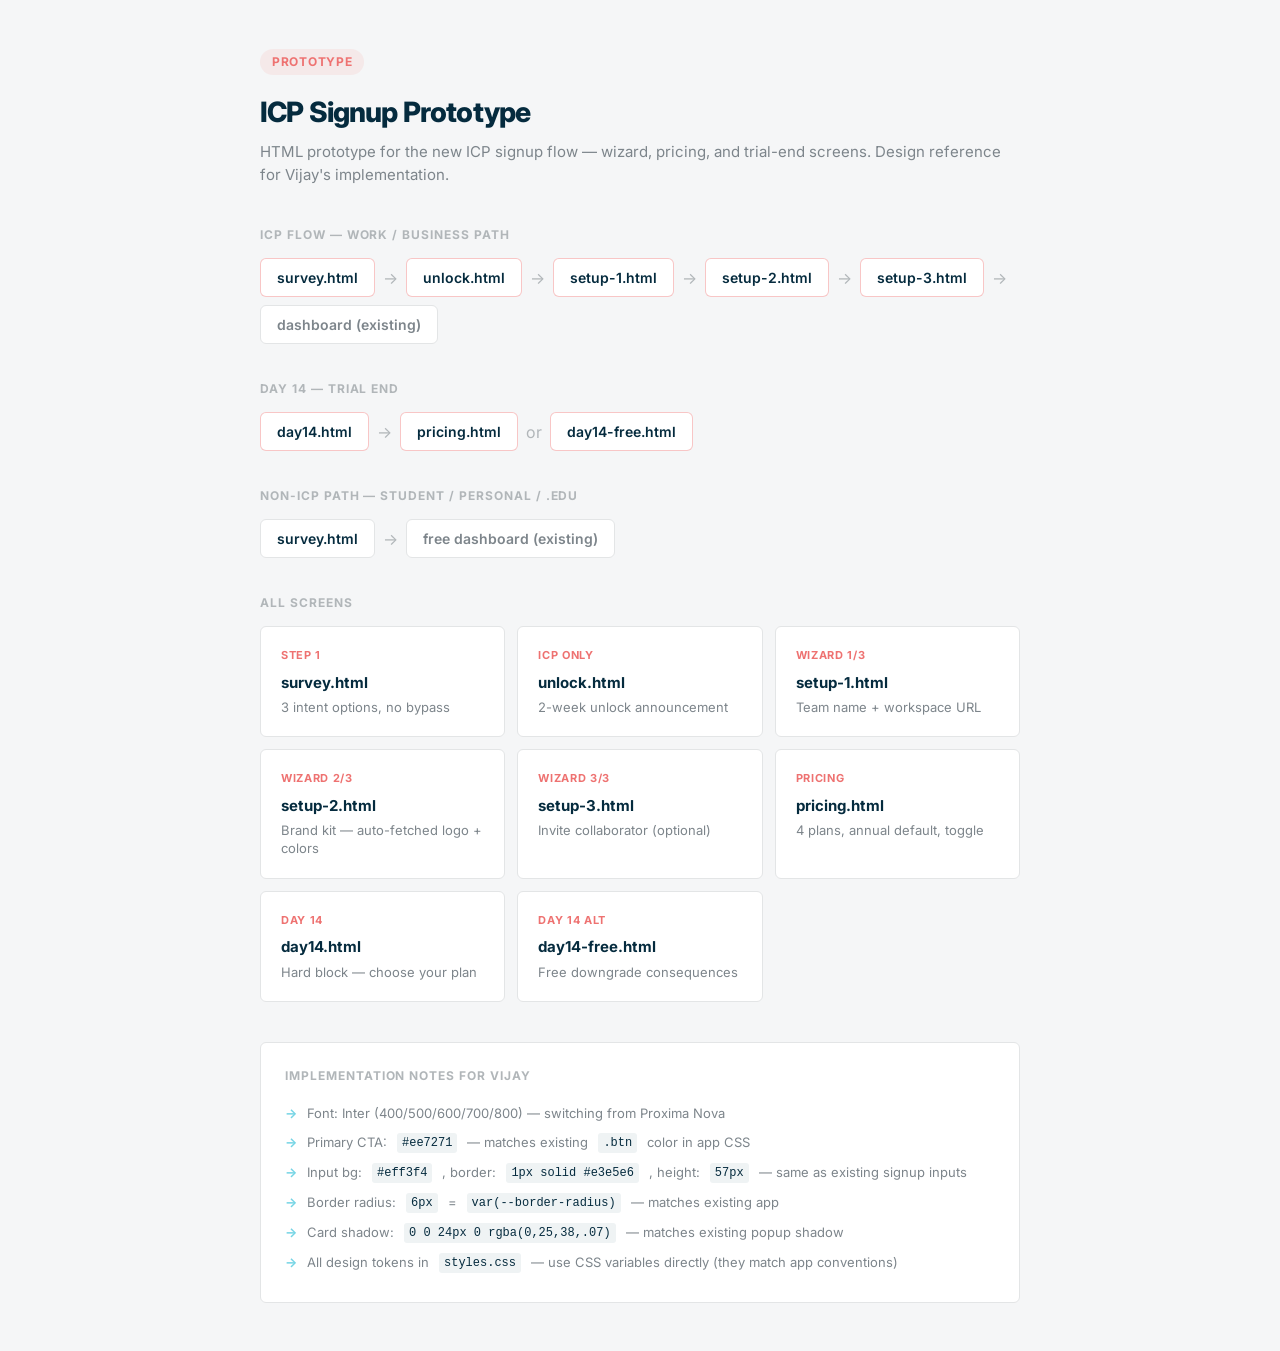
==== index.html @ 578464ec "Initial prototype: ICP signup flow, wizard, pricing, trial-end screens 9 screens built with plain HT" ====
<!DOCTYPE html>
<html lang="en">
<head>
  <meta charset="UTF-8">
  <meta name="viewport" content="width=device-width, initial-scale=1.0">
  <title>Xtensio ICP Signup — Prototype Index</title>
  <link rel="preconnect" href="https://fonts.googleapis.com">
  <link rel="preconnect" href="https://fonts.gstatic.com" crossorigin>
  <link href="https://fonts.googleapis.com/css2?family=Inter:wght@400;500;600;700;800&display=swap" rel="stylesheet">
  <link rel="stylesheet" href="styles.css">
  <style>
    body { background: #f5f6f7; }
    .index-wrap { max-width: 800px; margin: 0 auto; padding: 48px 20px; }
    .index-header { margin-bottom: 40px; }
    .proto-badge { display: inline-flex; align-items: center; gap: 6px; background: rgba(238,114,113,0.1); color: var(--color-primary); font-size: 12px; font-weight: 700; padding: 4px 12px; border-radius: 20px; text-transform: uppercase; letter-spacing: 0.06em; margin-bottom: 16px; }
    h1 { font-size: 28px; font-weight: 800; color: var(--color-navy); letter-spacing: -0.03em; margin-bottom: 8px; }
    .index-desc { font-size: 15px; color: var(--color-text-muted); }
    .flow-section { margin-bottom: 36px; }
    .flow-title { font-size: 12px; font-weight: 700; text-transform: uppercase; letter-spacing: 0.08em; color: var(--color-text-faint); margin-bottom: 14px; }
    .flow-pills { display: flex; flex-wrap: wrap; align-items: center; gap: 8px; }
    .flow-pill { background: #fff; border: 1px solid var(--color-border); border-radius: var(--border-radius); padding: 8px 16px; font-size: 14px; font-weight: 600; color: var(--color-navy); text-decoration: none; transition: border-color 0.15s, box-shadow 0.15s; }
    .flow-pill:hover { border-color: var(--color-primary); box-shadow: 0 0 0 1px var(--color-primary); color: var(--color-primary); }
    .flow-pill.icp { border-color: rgba(238,114,113,0.4); }
    .flow-arrow { color: var(--color-text-faint); font-size: 16px; }
    .screen-grid { display: grid; grid-template-columns: 1fr 1fr; gap: 12px; }
    @media (min-width: 640px) { .screen-grid { grid-template-columns: repeat(3, 1fr); } }
    .screen-card { background: #fff; border: 1px solid var(--color-border); border-radius: var(--border-radius); padding: 20px; text-decoration: none; transition: border-color 0.15s; display: block; }
    .screen-card:hover { border-color: var(--color-primary); }
    .screen-step { font-size: 11px; font-weight: 700; text-transform: uppercase; letter-spacing: 0.06em; color: var(--color-text-faint); margin-bottom: 8px; }
    .screen-step.icp { color: var(--color-primary); }
    .screen-name { font-size: 15px; font-weight: 700; color: var(--color-navy); margin-bottom: 4px; }
    .screen-desc { font-size: 13px; color: var(--color-text-muted); line-height: 1.4; }
    .note-box { background: #fff; border: 1px solid var(--color-border); border-radius: var(--border-radius); padding: 24px; margin-top: 40px; }
    .note-title { font-size: 12px; font-weight: 700; text-transform: uppercase; letter-spacing: 0.08em; color: var(--color-text-faint); margin-bottom: 14px; }
    .note-list { list-style: none; }
    .note-list li { font-size: 13px; color: var(--color-text-muted); padding: 5px 0; display: flex; gap: 10px; }
    .note-list .arrow { color: var(--color-teal); font-weight: 700; flex-shrink: 0; }
    code { background: var(--color-input-bg); font-family: monospace; font-size: 12px; padding: 1px 5px; border-radius: 3px; color: var(--color-navy); }
  </style>
</head>
<body>
<div class="index-wrap">

  <div class="index-header">
    <div class="proto-badge">Prototype</div>
    <h1>ICP Signup Prototype</h1>
    <p class="index-desc">HTML prototype for the new ICP signup flow — wizard, pricing, and trial-end screens. Design reference for Vijay's implementation.</p>
  </div>

  <!-- ICP Flow -->
  <div class="flow-section">
    <p class="flow-title">ICP Flow — Work / Business path</p>
    <div class="flow-pills">
      <a href="survey.html" class="flow-pill icp">survey.html</a>
      <span class="flow-arrow">→</span>
      <a href="unlock.html" class="flow-pill icp">unlock.html</a>
      <span class="flow-arrow">→</span>
      <a href="setup-1.html" class="flow-pill icp">setup-1.html</a>
      <span class="flow-arrow">→</span>
      <a href="setup-2.html" class="flow-pill icp">setup-2.html</a>
      <span class="flow-arrow">→</span>
      <a href="setup-3.html" class="flow-pill icp">setup-3.html</a>
      <span class="flow-arrow">→</span>
      <span class="flow-pill" style="color:var(--color-text-muted);cursor:default;">dashboard (existing)</span>
    </div>
  </div>

  <!-- Day 14 Flow -->
  <div class="flow-section">
    <p class="flow-title">Day 14 — Trial end</p>
    <div class="flow-pills">
      <a href="day14.html" class="flow-pill icp">day14.html</a>
      <span class="flow-arrow">→</span>
      <a href="pricing.html" class="flow-pill icp">pricing.html</a>
      <span class="flow-arrow">or</span>
      <a href="day14-free.html" class="flow-pill icp">day14-free.html</a>
    </div>
  </div>

  <!-- Non-ICP -->
  <div class="flow-section">
    <p class="flow-title">Non-ICP path — Student / Personal / .edu</p>
    <div class="flow-pills">
      <a href="survey.html" class="flow-pill">survey.html</a>
      <span class="flow-arrow">→</span>
      <span class="flow-pill" style="color:var(--color-text-muted);cursor:default;">free dashboard (existing)</span>
    </div>
  </div>

  <!-- All screens -->
  <p class="flow-title">All screens</p>
  <div class="screen-grid" style="margin-bottom: 0;">
    <a href="survey.html" class="screen-card">
      <div class="screen-step icp">Step 1</div>
      <div class="screen-name">survey.html</div>
      <div class="screen-desc">3 intent options, no bypass</div>
    </a>
    <a href="unlock.html" class="screen-card">
      <div class="screen-step icp">ICP only</div>
      <div class="screen-name">unlock.html</div>
      <div class="screen-desc">2-week unlock announcement</div>
    </a>
    <a href="setup-1.html" class="screen-card">
      <div class="screen-step icp">Wizard 1/3</div>
      <div class="screen-name">setup-1.html</div>
      <div class="screen-desc">Team name + workspace URL</div>
    </a>
    <a href="setup-2.html" class="screen-card">
      <div class="screen-step icp">Wizard 2/3</div>
      <div class="screen-name">setup-2.html</div>
      <div class="screen-desc">Brand kit — auto-fetched logo + colors</div>
    </a>
    <a href="setup-3.html" class="screen-card">
      <div class="screen-step icp">Wizard 3/3</div>
      <div class="screen-name">setup-3.html</div>
      <div class="screen-desc">Invite collaborator (optional)</div>
    </a>
    <a href="pricing.html" class="screen-card">
      <div class="screen-step icp">Pricing</div>
      <div class="screen-name">pricing.html</div>
      <div class="screen-desc">4 plans, annual default, toggle</div>
    </a>
    <a href="day14.html" class="screen-card">
      <div class="screen-step icp">Day 14</div>
      <div class="screen-name">day14.html</div>
      <div class="screen-desc">Hard block — choose your plan</div>
    </a>
    <a href="day14-free.html" class="screen-card">
      <div class="screen-step icp">Day 14 alt</div>
      <div class="screen-name">day14-free.html</div>
      <div class="screen-desc">Free downgrade consequences</div>
    </a>
  </div>

  <div class="note-box">
    <p class="note-title">Implementation notes for Vijay</p>
    <ul class="note-list">
      <li><span class="arrow">→</span> Font: Inter (400/500/600/700/800) — switching from Proxima Nova</li>
      <li><span class="arrow">→</span> Primary CTA: <code>#ee7271</code> — matches existing <code>.btn</code> color in app CSS</li>
      <li><span class="arrow">→</span> Input bg: <code>#eff3f4</code>, border: <code>1px solid #e3e5e6</code>, height: <code>57px</code> — same as existing signup inputs</li>
      <li><span class="arrow">→</span> Border radius: <code>6px</code> = <code>var(--border-radius)</code> — matches existing app</li>
      <li><span class="arrow">→</span> Card shadow: <code>0 0 24px 0 rgba(0,25,38,.07)</code> — matches existing popup shadow</li>
      <li><span class="arrow">→</span> All design tokens in <code>styles.css</code> — use CSS variables directly (they match app conventions)</li>
    </ul>
  </div>

</div>
</body>
</html>
---- styles.css ----
/*
 * Xtensio ICP Signup Prototype — Shared Styles
 *
 * Design tokens sourced from app.xtensio.com/Content/styles/signin.css
 * Variables match the existing app's CSS variable conventions.
 *
 * FONT NOTE: Switching from Proxima Nova → Inter across the app.
 *            These prototype screens use Inter exclusively.
 *
 * COLOR NOTES:
 *   --color-primary: #ee7271  ← existing .btn color from app CSS
 *   --color-navy: #052b3e     ← existing body/popup color from app CSS
 *   --color-input-bg: #eff3f4 ← existing input background from app CSS
 *   --border-radius: 6px      ← var(--border-radius) from app CSS
 *   --shadow-card: 0 0 24px 0 rgba(0,25,38,.07) ← existing popup shadow
 */

/* ── Tokens ─────────────────────────────────────────────────────────────────── */
:root {
  --font: 'Inter', -apple-system, BlinkMacSystemFont, 'Segoe UI', sans-serif;

  --color-primary:       #ee7271;
  --color-primary-hover: #e95f5e;
  --color-navy:          #052b3e;
  --color-blue:          #4c7ba0;
  --color-blue-light:    #7cd0f3;
  --color-teal:          #76d5e5;
  --color-success:       #00bd9c;
  --color-warning:       #f59e0b;

  --color-bg:            #ffffff;
  --color-surface:       #ffffff;
  --color-input-bg:      #eff3f4;
  --color-border:        #e3e5e6;
  --color-border-strong: #b1b6b9;
  --color-text-muted:    #7d858b;
  --color-text-faint:    #b1b6b9;

  --border-radius: 6px;
  --shadow-card: 0 0 24px 0 rgba(0, 25, 38, 0.07);
  --shadow-sm: 0 1px 3px rgba(0, 0, 0, 0.06);
}

/* ── Reset ───────────────────────────────────────────────────────────────────── */
*, *::before, *::after { box-sizing: border-box; margin: 0; padding: 0; }

html {
  -webkit-font-smoothing: antialiased;
  -moz-osx-font-smoothing: grayscale;
}

body {
  font-family: var(--font);
  color: var(--color-navy);
  background: var(--color-bg);
  font-size: 16px;
  line-height: 1.5;
}

/* ── Layout ──────────────────────────────────────────────────────────────────── */
.page {
  min-height: 100vh;
  display: flex;
  flex-direction: column;
  align-items: center;
  padding: 48px 16px 64px;
}

.page--wide { padding: 40px 20px 64px; }

.card {
  background: var(--color-surface);
  box-shadow: var(--shadow-card);
  border-radius: var(--border-radius);
  width: 100%;
  max-width: 480px;
  padding: 48px 44px;
}

@media (max-width: 540px) {
  .card { padding: 36px 24px; }
}

/* ── Logo ────────────────────────────────────────────────────────────────────── */
.logo-wrap {
  text-align: center;
  margin-bottom: 32px;
}

.logo {
  height: 36px;
  width: auto;
}

/* ── Typography ──────────────────────────────────────────────────────────────── */
.heading {
  font-size: 26px;
  font-weight: 700;
  color: var(--color-navy);
  text-align: center;
  letter-spacing: -0.02em;
  margin-bottom: 8px;
  line-height: 1.25;
}

.subheading {
  font-size: 15px;
  color: var(--color-text-muted);
  text-align: center;
  margin-bottom: 28px;
  line-height: 1.6;
}

/* ── Form elements ───────────────────────────────────────────────────────────── */
.form-group { margin-bottom: 14px; }

.form-label {
  display: block;
  font-size: 14px;
  color: var(--color-text-muted);
  margin-bottom: 8px;
  font-weight: 500;
}

.form-input {
  width: 100%;
  height: 57px;
  background: var(--color-input-bg);
  border: 1px solid var(--color-border);
  border-radius: var(--border-radius);
  padding: 0 16px;
  font-size: 16px;
  font-family: var(--font);
  color: var(--color-navy);
  transition: border-color 0.15s;
}

.form-input:focus {
  outline: none;
  border-color: var(--color-blue);
  background: #fff;
}

.form-input::placeholder { color: var(--color-text-faint); }

.form-input.prefilled {
  border-color: var(--color-success);
  background: rgba(0, 189, 156, 0.04);
}

/* URL input group (slug + suffix) */
.input-group {
  display: flex;
  align-items: center;
  border: 1px solid var(--color-border);
  border-radius: var(--border-radius);
  background: var(--color-input-bg);
  overflow: hidden;
  height: 57px;
  transition: border-color 0.15s;
}

.input-group:focus-within {
  border-color: var(--color-blue);
  background: #fff;
}

.input-group input {
  flex: 1;
  height: 100%;
  border: none;
  background: transparent;
  padding: 0 12px;
  font-size: 16px;
  font-family: var(--font);
  color: var(--color-navy);
  min-width: 0;
}

.input-group input:focus { outline: none; }

.input-group-suffix {
  font-size: 14px;
  color: var(--color-text-muted);
  padding: 0 14px;
  border-left: 1px solid var(--color-border);
  height: 100%;
  display: flex;
  align-items: center;
  white-space: nowrap;
  background: var(--color-input-bg);
}

/* ── Buttons ─────────────────────────────────────────────────────────────────── */
.btn {
  display: flex;
  align-items: center;
  justify-content: center;
  gap: 8px;
  width: 100%;
  height: 52px;
  background: var(--color-primary);
  color: #fff;
  border: none;
  border-radius: var(--border-radius);
  font-size: 16px;
  font-family: var(--font);
  font-weight: 600;
  cursor: pointer;
  text-decoration: none;
  transition: background 0.15s, opacity 0.15s;
  letter-spacing: -0.01em;
}

.btn:hover { background: var(--color-primary-hover); }

.btn:disabled,
.btn[disabled] {
  opacity: 0.45;
  cursor: not-allowed;
  pointer-events: none;
}

.btn-secondary {
  background: transparent;
  color: var(--color-blue);
  border: 1px solid var(--color-border);
}

.btn-secondary:hover { background: var(--color-input-bg); }

.btn-google {
  background: var(--color-surface);
  color: var(--color-navy);
  border: 1px solid var(--color-border);
  font-weight: 500;
  box-shadow: var(--shadow-sm);
}

.btn-google:hover { background: var(--color-input-bg); }

.btn-outline {
  background: transparent;
  color: var(--color-primary);
  border: 1px solid var(--color-primary);
}

.btn-outline:hover { background: rgba(238, 114, 113, 0.06); }

/* ── Divider ─────────────────────────────────────────────────────────────────── */
.divider {
  display: flex;
  align-items: center;
  gap: 12px;
  margin: 20px 0;
  color: var(--color-text-faint);
  font-size: 13px;
}

.divider::before,
.divider::after {
  content: '';
  flex: 1;
  height: 1px;
  background: var(--color-border);
}

/* ── Progress steps ──────────────────────────────────────────────────────────── */
.progress-steps {
  display: flex;
  justify-content: center;
  gap: 6px;
  margin-bottom: 36px;
}

.step-dot {
  height: 8px;
  border-radius: 4px;
  background: var(--color-border);
  transition: all 0.2s;
}

.step-dot.done { width: 8px; background: var(--color-success); }
.step-dot.active { width: 28px; background: var(--color-primary); }
.step-dot.upcoming { width: 8px; background: var(--color-border); }

.progress-label {
  text-align: center;
  font-size: 12px;
  color: var(--color-text-muted);
  margin-bottom: 28px;
  margin-top: -24px;
  font-weight: 500;
  text-transform: uppercase;
  letter-spacing: 0.06em;
}

/* ── Survey options ──────────────────────────────────────────────────────────── */
.survey-options { margin-bottom: 28px; }

.survey-option {
  display: flex;
  align-items: flex-start;
  gap: 14px;
  padding: 16px 18px;
  border: 2px solid var(--color-border);
  border-radius: var(--border-radius);
  cursor: pointer;
  transition: border-color 0.15s, background 0.15s;
  margin-bottom: 10px;
  background: #fff;
  user-select: none;
}

.survey-option:last-child { margin-bottom: 0; }

.survey-option:hover { border-color: var(--color-blue-light); }

.survey-option.selected {
  border-color: var(--color-primary);
  background: rgba(238, 114, 113, 0.04);
}

.survey-radio {
  width: 20px;
  height: 20px;
  border: 2px solid var(--color-border-strong);
  border-radius: 50%;
  flex-shrink: 0;
  margin-top: 2px;
  position: relative;
  transition: border-color 0.15s;
}

.survey-option.selected .survey-radio { border-color: var(--color-primary); }

.survey-option.selected .survey-radio::after {
  content: '';
  position: absolute;
  width: 10px;
  height: 10px;
  background: var(--color-primary);
  border-radius: 50%;
  top: 50%;
  left: 50%;
  transform: translate(-50%, -50%);
}

.survey-option-label { flex: 1; }

.survey-option-title {
  font-weight: 600;
  font-size: 15px;
  color: var(--color-navy);
  margin-bottom: 3px;
}

.survey-option-desc {
  font-size: 13px;
  color: var(--color-text-muted);
  line-height: 1.5;
}

/* ── Feature list (unlock screen) ───────────────────────────────────────────── */
.feature-list {
  list-style: none;
  margin-bottom: 32px;
}

.feature-list li {
  display: flex;
  align-items: flex-start;
  gap: 12px;
  padding: 11px 0;
  border-bottom: 1px solid var(--color-border);
  font-size: 15px;
  color: var(--color-navy);
}

.feature-list li:first-child { padding-top: 0; }
.feature-list li:last-child { border-bottom: none; padding-bottom: 0; }

.feature-list .icon {
  color: var(--color-success);
  font-size: 15px;
  margin-top: 1px;
  flex-shrink: 0;
  font-weight: 700;
}

/* ── Education line ──────────────────────────────────────────────────────────── */
.edu-line {
  background: var(--color-input-bg);
  border-left: 3px solid var(--color-teal);
  padding: 12px 16px;
  font-size: 13px;
  color: var(--color-text-muted);
  border-radius: 0 var(--border-radius) var(--border-radius) 0;
  margin-bottom: 24px;
  line-height: 1.5;
}

/* ── Trial badge ─────────────────────────────────────────────────────────────── */
.trial-badge {
  display: inline-flex;
  align-items: center;
  gap: 6px;
  background: rgba(0, 189, 156, 0.1);
  color: var(--color-success);
  font-size: 13px;
  font-weight: 600;
  padding: 6px 14px;
  border-radius: 20px;
  margin-bottom: 20px;
}

.trial-badge .dot {
  width: 7px;
  height: 7px;
  background: var(--color-success);
  border-radius: 50%;
  animation: pulse 1.8s ease-in-out infinite;
}

@keyframes pulse {
  0%, 100% { opacity: 1; }
  50% { opacity: 0.4; }
}

/* ── Upload zone ─────────────────────────────────────────────────────────────── */
.upload-zone {
  border: 2px dashed var(--color-border);
  border-radius: var(--border-radius);
  padding: 28px;
  text-align: center;
  cursor: pointer;
  transition: border-color 0.15s, background 0.15s;
  margin-bottom: 14px;
}

.upload-zone:hover {
  border-color: var(--color-blue);
  background: rgba(76, 123, 160, 0.04);
}

.upload-zone.has-logo {
  border-style: solid;
  border-color: var(--color-success);
  background: rgba(0, 189, 156, 0.04);
}

.upload-zone .upload-icon {
  font-size: 24px;
  color: var(--color-text-faint);
  margin-bottom: 8px;
}

.upload-zone .upload-hint {
  font-size: 13px;
  color: var(--color-text-muted);
}

/* Logo preview */
.logo-preview {
  width: 56px;
  height: 56px;
  border-radius: var(--border-radius);
  object-fit: contain;
  background: #fff;
  padding: 4px;
  border: 1px solid var(--color-border);
  margin: 0 auto 6px;
  display: block;
}

/* Color row */
.color-row {
  display: flex;
  align-items: center;
  gap: 10px;
  margin-bottom: 14px;
}

.color-swatch {
  width: 44px;
  height: 44px;
  border-radius: var(--border-radius);
  border: 1px solid var(--color-border);
  cursor: pointer;
  flex-shrink: 0;
  transition: box-shadow 0.15s;
}

.color-swatch:hover { box-shadow: 0 0 0 2px var(--color-blue); }

.color-label {
  font-size: 13px;
  color: var(--color-text-muted);
}

.color-hex {
  font-size: 13px;
  font-family: monospace;
  color: var(--color-navy);
  font-weight: 500;
}

/* Auto-fetch badge */
.auto-badge {
  display: inline-flex;
  align-items: center;
  gap: 5px;
  background: rgba(0, 189, 156, 0.1);
  color: var(--color-success);
  font-size: 12px;
  font-weight: 600;
  padding: 3px 10px;
  border-radius: 20px;
}

/* ── Section divider ─────────────────────────────────────────────────────────── */
.section-label {
  font-size: 11px;
  font-weight: 700;
  text-transform: uppercase;
  letter-spacing: 0.08em;
  color: var(--color-text-faint);
  margin-bottom: 12px;
}

/* ── Pricing ─────────────────────────────────────────────────────────────────── */
.pricing-wrap {
  width: 100%;
  max-width: 1000px;
}

.pricing-header {
  text-align: center;
  margin-bottom: 36px;
}

/* Toggle */
.billing-toggle {
  display: inline-flex;
  align-items: center;
  gap: 14px;
  background: var(--color-input-bg);
  border: 1px solid var(--color-border);
  border-radius: 100px;
  padding: 5px 5px 5px 16px;
  cursor: pointer;
  user-select: none;
}

.toggle-label {
  font-size: 14px;
  font-weight: 500;
  color: var(--color-text-muted);
}

.toggle-label.active {
  color: var(--color-navy);
  font-weight: 600;
}

.toggle-pill {
  width: 54px;
  height: 28px;
  background: var(--color-primary);
  border-radius: 100px;
  position: relative;
  transition: background 0.2s;
  flex-shrink: 0;
}

.toggle-pill::after {
  content: '';
  position: absolute;
  width: 22px;
  height: 22px;
  background: #fff;
  border-radius: 50%;
  top: 3px;
  left: 3px;
  transition: transform 0.2s;
  box-shadow: 0 1px 3px rgba(0,0,0,0.2);
}

.toggle-pill.monthly::after { transform: none; }
.toggle-pill.annual::after  { transform: translateX(26px); }

.save-badge {
  display: inline-flex;
  align-items: center;
  background: rgba(0, 189, 156, 0.1);
  color: var(--color-success);
  font-size: 12px;
  font-weight: 700;
  padding: 3px 10px;
  border-radius: 20px;
  margin-left: 4px;
}

/* Pricing grid */
.pricing-grid {
  display: grid;
  grid-template-columns: 1fr;
  gap: 16px;
  margin-bottom: 24px;
}

@media (min-width: 600px)  { .pricing-grid { grid-template-columns: 1fr 1fr; } }
@media (min-width: 900px)  { .pricing-grid { grid-template-columns: repeat(4, 1fr); } }

.pricing-card {
  background: var(--color-surface);
  border: 1px solid var(--color-border);
  border-radius: var(--border-radius);
  padding: 28px 24px;
  position: relative;
  display: flex;
  flex-direction: column;
}

.pricing-card.recommended {
  border-color: var(--color-primary);
  box-shadow: 0 0 0 1px var(--color-primary), var(--shadow-card);
}

.recommended-badge {
  position: absolute;
  top: -13px;
  left: 50%;
  transform: translateX(-50%);
  background: var(--color-primary);
  color: #fff;
  font-size: 11px;
  font-weight: 700;
  padding: 4px 14px;
  border-radius: 20px;
  white-space: nowrap;
  letter-spacing: 0.04em;
  text-transform: uppercase;
}

.plan-name {
  font-size: 13px;
  font-weight: 700;
  text-transform: uppercase;
  letter-spacing: 0.08em;
  color: var(--color-text-muted);
  margin-bottom: 12px;
}

.plan-price {
  margin-bottom: 6px;
}

.plan-price .amount {
  font-size: 36px;
  font-weight: 800;
  color: var(--color-navy);
  letter-spacing: -0.04em;
  line-height: 1;
}

.plan-price .per {
  font-size: 14px;
  color: var(--color-text-muted);
  font-weight: 400;
}

.plan-billed {
  font-size: 12px;
  color: var(--color-text-faint);
  margin-bottom: 20px;
}

.plan-seats {
  font-size: 13px;
  font-weight: 600;
  color: var(--color-blue);
  margin-bottom: 16px;
  padding-bottom: 16px;
  border-bottom: 1px solid var(--color-border);
}

.plan-features {
  list-style: none;
  flex: 1;
  margin-bottom: 24px;
}

.plan-features li {
  display: flex;
  gap: 8px;
  font-size: 13px;
  color: var(--color-navy);
  padding: 5px 0;
  align-items: flex-start;
}

.plan-features .check { color: var(--color-success); font-weight: 700; flex-shrink: 0; }
.plan-features .dash  { color: var(--color-text-faint); font-weight: 700; flex-shrink: 0; }

.plan-cta { margin-top: auto; }

/* ── Day 14 block ────────────────────────────────────────────────────────────── */
.block-screen {
  min-height: 100vh;
  background: rgba(5, 43, 62, 0.04);
  display: flex;
  flex-direction: column;
  align-items: center;
  padding: 40px 20px 64px;
}

.block-card {
  background: var(--color-surface);
  box-shadow: var(--shadow-card);
  border-radius: var(--border-radius);
  width: 100%;
  max-width: 520px;
  padding: 44px 44px;
  margin-bottom: 24px;
}

@media (max-width: 540px) {
  .block-card { padding: 32px 24px; }
}

.discount-banner {
  background: rgba(238, 114, 113, 0.08);
  border: 1px solid rgba(238, 114, 113, 0.25);
  border-radius: var(--border-radius);
  padding: 14px 18px;
  display: flex;
  align-items: center;
  gap: 12px;
  margin-bottom: 20px;
}

.discount-banner .icon { font-size: 20px; flex-shrink: 0; }

.discount-banner .text { font-size: 14px; color: var(--color-navy); }
.discount-banner .text strong { color: var(--color-primary); }

/* Free plan downgrade */
.consequence-grid {
  display: grid;
  grid-template-columns: 1fr 1fr;
  gap: 16px;
  margin-bottom: 28px;
}

@media (max-width: 540px) { .consequence-grid { grid-template-columns: 1fr; } }

.consequence-col {
  background: var(--color-input-bg);
  border-radius: var(--border-radius);
  padding: 20px;
}

.consequence-col.keep { border-top: 3px solid var(--color-success); }
.consequence-col.lose { border-top: 3px solid var(--color-primary); }

.consequence-col-title {
  font-size: 13px;
  font-weight: 700;
  text-transform: uppercase;
  letter-spacing: 0.06em;
  margin-bottom: 14px;
}

.consequence-col.keep .consequence-col-title { color: var(--color-success); }
.consequence-col.lose .consequence-col-title { color: var(--color-primary); }

.consequence-list {
  list-style: none;
  font-size: 13px;
  color: var(--color-navy);
}

.consequence-list li {
  display: flex;
  gap: 8px;
  align-items: flex-start;
  padding: 5px 0;
  line-height: 1.4;
}

/* ── Misc helpers ────────────────────────────────────────────────────────────── */
.text-center { text-align: center; }
.text-muted   { color: var(--color-text-muted); font-size: 14px; }
.mb-4  { margin-bottom: 4px;  }
.mb-8  { margin-bottom: 8px;  }
.mb-12 { margin-bottom: 12px; }
.mb-16 { margin-bottom: 16px; }
.mb-20 { margin-bottom: 20px; }
.mb-28 { margin-bottom: 28px; }
.mb-32 { margin-bottom: 32px; }

.link {
  color: var(--color-blue);
  text-decoration: none;
  font-weight: 500;
}

.link:hover { text-decoration: underline; }

.link-skip {
  display: block;
  text-align: center;
  font-size: 14px;
  color: var(--color-text-muted);
  text-decoration: none;
  margin-top: 16px;
  cursor: pointer;
}

.link-skip:hover { color: var(--color-navy); text-decoration: underline; }

.small-note {
  font-size: 13px;
  color: var(--color-text-faint);
  text-align: center;
  margin-top: 16px;
  line-height: 1.5;
}

.small-note a { color: var(--color-blue); text-decoration: none; }
.small-note a:hover { text-decoration: underline; }

/* ── Google icon (inline SVG workaround) ─────────────────────────────────────── */
.google-icon {
  width: 18px;
  height: 18px;
  flex-shrink: 0;
}
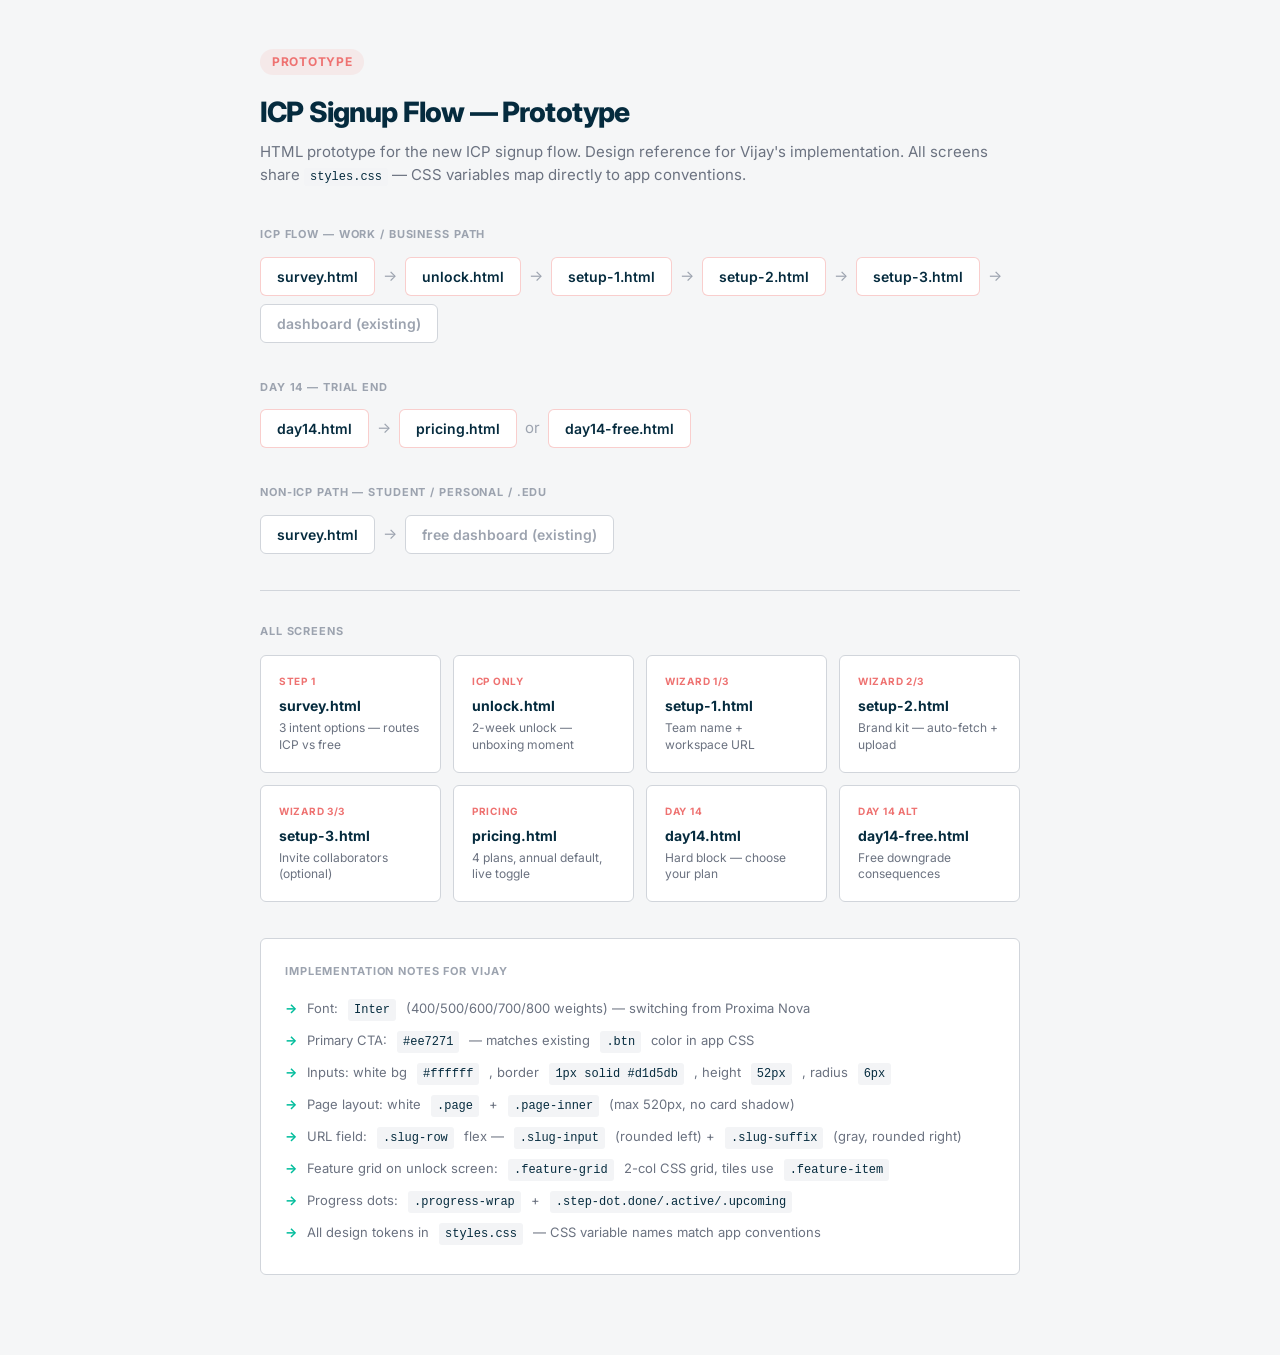
==== commit 69c9bce7: "Rewrite all 9 screens with v2 design system - Replace icon logo with SVG wordmark (xtensio.svg) - Wh" ====
--- a/index.html
+++ b/index.html
@@ -3,49 +3,47 @@
 <head>
   <meta charset="UTF-8">
   <meta name="viewport" content="width=device-width, initial-scale=1.0">
-  <title>Xtensio ICP Signup — Prototype Index</title>
+  <title>Xtensio ICP Signup — Prototype</title>
   <link rel="preconnect" href="https://fonts.googleapis.com">
   <link rel="preconnect" href="https://fonts.gstatic.com" crossorigin>
   <link href="https://fonts.googleapis.com/css2?family=Inter:wght@400;500;600;700;800&display=swap" rel="stylesheet">
   <link rel="stylesheet" href="styles.css">
   <style>
     body { background: #f5f6f7; }
-    .index-wrap { max-width: 800px; margin: 0 auto; padding: 48px 20px; }
-    .index-header { margin-bottom: 40px; }
+    .index-wrap { max-width: 800px; margin: 0 auto; padding: 48px 20px 80px; }
     .proto-badge { display: inline-flex; align-items: center; gap: 6px; background: rgba(238,114,113,0.1); color: var(--color-primary); font-size: 12px; font-weight: 700; padding: 4px 12px; border-radius: 20px; text-transform: uppercase; letter-spacing: 0.06em; margin-bottom: 16px; }
-    h1 { font-size: 28px; font-weight: 800; color: var(--color-navy); letter-spacing: -0.03em; margin-bottom: 8px; }
-    .index-desc { font-size: 15px; color: var(--color-text-muted); }
+    .index-title { font-size: 28px; font-weight: 800; color: var(--color-navy); letter-spacing: -0.03em; margin-bottom: 8px; }
+    .index-desc { font-size: 15px; color: var(--color-text-secondary); margin-bottom: 40px; }
     .flow-section { margin-bottom: 36px; }
-    .flow-title { font-size: 12px; font-weight: 700; text-transform: uppercase; letter-spacing: 0.08em; color: var(--color-text-faint); margin-bottom: 14px; }
+    .flow-title { font-size: 11px; font-weight: 700; text-transform: uppercase; letter-spacing: 0.08em; color: var(--color-text-faint); margin-bottom: 14px; }
     .flow-pills { display: flex; flex-wrap: wrap; align-items: center; gap: 8px; }
-    .flow-pill { background: #fff; border: 1px solid var(--color-border); border-radius: var(--border-radius); padding: 8px 16px; font-size: 14px; font-weight: 600; color: var(--color-navy); text-decoration: none; transition: border-color 0.15s, box-shadow 0.15s; }
-    .flow-pill:hover { border-color: var(--color-primary); box-shadow: 0 0 0 1px var(--color-primary); color: var(--color-primary); }
-    .flow-pill.icp { border-color: rgba(238,114,113,0.4); }
-    .flow-arrow { color: var(--color-text-faint); font-size: 16px; }
-    .screen-grid { display: grid; grid-template-columns: 1fr 1fr; gap: 12px; }
-    @media (min-width: 640px) { .screen-grid { grid-template-columns: repeat(3, 1fr); } }
-    .screen-card { background: #fff; border: 1px solid var(--color-border); border-radius: var(--border-radius); padding: 20px; text-decoration: none; transition: border-color 0.15s; display: block; }
+    .flow-pill { background: #fff; border: 1px solid var(--color-border); border-radius: var(--border-radius); padding: 8px 16px; font-size: 14px; font-weight: 600; color: var(--color-navy); text-decoration: none; transition: border-color 0.15s, color 0.15s; }
+    .flow-pill:hover { border-color: var(--color-primary); color: var(--color-primary); }
+    .flow-pill.icp { border-color: rgba(238,114,113,0.35); }
+    .flow-arrow { color: var(--color-text-faint); font-size: 15px; }
+    .screen-grid { display: grid; grid-template-columns: 1fr 1fr; gap: 12px; margin-bottom: 36px; }
+    @media (min-width: 640px) { .screen-grid { grid-template-columns: repeat(4, 1fr); } }
+    .screen-card { background: #fff; border: 1px solid var(--color-border); border-radius: var(--border-radius); padding: 18px; text-decoration: none; transition: border-color 0.15s; display: block; }
     .screen-card:hover { border-color: var(--color-primary); }
-    .screen-step { font-size: 11px; font-weight: 700; text-transform: uppercase; letter-spacing: 0.06em; color: var(--color-text-faint); margin-bottom: 8px; }
+    .screen-step { font-size: 10px; font-weight: 700; text-transform: uppercase; letter-spacing: 0.07em; color: var(--color-text-faint); margin-bottom: 6px; }
     .screen-step.icp { color: var(--color-primary); }
-    .screen-name { font-size: 15px; font-weight: 700; color: var(--color-navy); margin-bottom: 4px; }
-    .screen-desc { font-size: 13px; color: var(--color-text-muted); line-height: 1.4; }
-    .note-box { background: #fff; border: 1px solid var(--color-border); border-radius: var(--border-radius); padding: 24px; margin-top: 40px; }
-    .note-title { font-size: 12px; font-weight: 700; text-transform: uppercase; letter-spacing: 0.08em; color: var(--color-text-faint); margin-bottom: 14px; }
+    .screen-name { font-size: 14px; font-weight: 700; color: var(--color-navy); margin-bottom: 4px; }
+    .screen-desc { font-size: 12px; color: var(--color-text-secondary); line-height: 1.4; }
+    .note-box { background: #fff; border: 1px solid var(--color-border); border-radius: var(--border-radius); padding: 24px; }
+    .note-title { font-size: 11px; font-weight: 700; text-transform: uppercase; letter-spacing: 0.08em; color: var(--color-text-faint); margin-bottom: 14px; }
     .note-list { list-style: none; }
-    .note-list li { font-size: 13px; color: var(--color-text-muted); padding: 5px 0; display: flex; gap: 10px; }
-    .note-list .arrow { color: var(--color-teal); font-weight: 700; flex-shrink: 0; }
-    code { background: var(--color-input-bg); font-family: monospace; font-size: 12px; padding: 1px 5px; border-radius: 3px; color: var(--color-navy); }
+    .note-list li { font-size: 13px; color: var(--color-text-secondary); padding: 5px 0; display: flex; gap: 10px; }
+    .note-list .arrow { color: var(--color-success); font-weight: 700; flex-shrink: 0; }
+    code { background: #f3f4f6; font-family: monospace; font-size: 12px; padding: 2px 6px; border-radius: 3px; color: var(--color-navy); }
+    hr { border: none; border-top: 1px solid var(--color-border); margin: 32px 0; }
   </style>
 </head>
 <body>
 <div class="index-wrap">
 
-  <div class="index-header">
-    <div class="proto-badge">Prototype</div>
-    <h1>ICP Signup Prototype</h1>
-    <p class="index-desc">HTML prototype for the new ICP signup flow — wizard, pricing, and trial-end screens. Design reference for Vijay's implementation.</p>
-  </div>
+  <div class="proto-badge">Prototype</div>
+  <h1 class="index-title">ICP Signup Flow — Prototype</h1>
+  <p class="index-desc">HTML prototype for the new ICP signup flow. Design reference for Vijay's implementation. All screens share <code>styles.css</code> — CSS variables map directly to app conventions.</p>
 
   <!-- ICP Flow -->
   <div class="flow-section">
@@ -61,7 +59,7 @@
       <span class="flow-arrow">→</span>
       <a href="setup-3.html" class="flow-pill icp">setup-3.html</a>
       <span class="flow-arrow">→</span>
-      <span class="flow-pill" style="color:var(--color-text-muted);cursor:default;">dashboard (existing)</span>
+      <span class="flow-pill" style="color:var(--color-text-faint);cursor:default;">dashboard (existing)</span>
     </div>
   </div>
 
@@ -83,22 +81,24 @@
     <div class="flow-pills">
       <a href="survey.html" class="flow-pill">survey.html</a>
       <span class="flow-arrow">→</span>
-      <span class="flow-pill" style="color:var(--color-text-muted);cursor:default;">free dashboard (existing)</span>
+      <span class="flow-pill" style="color:var(--color-text-faint);cursor:default;">free dashboard (existing)</span>
     </div>
   </div>
 
+  <hr>
+
   <!-- All screens -->
-  <p class="flow-title">All screens</p>
-  <div class="screen-grid" style="margin-bottom: 0;">
+  <p class="flow-title" style="margin-bottom: 16px;">All screens</p>
+  <div class="screen-grid">
     <a href="survey.html" class="screen-card">
       <div class="screen-step icp">Step 1</div>
       <div class="screen-name">survey.html</div>
-      <div class="screen-desc">3 intent options, no bypass</div>
+      <div class="screen-desc">3 intent options — routes ICP vs free</div>
     </a>
     <a href="unlock.html" class="screen-card">
       <div class="screen-step icp">ICP only</div>
       <div class="screen-name">unlock.html</div>
-      <div class="screen-desc">2-week unlock announcement</div>
+      <div class="screen-desc">2-week unlock — unboxing moment</div>
     </a>
     <a href="setup-1.html" class="screen-card">
       <div class="screen-step icp">Wizard 1/3</div>
@@ -108,17 +108,17 @@
     <a href="setup-2.html" class="screen-card">
       <div class="screen-step icp">Wizard 2/3</div>
       <div class="screen-name">setup-2.html</div>
-      <div class="screen-desc">Brand kit — auto-fetched logo + colors</div>
+      <div class="screen-desc">Brand kit — auto-fetch + upload</div>
     </a>
     <a href="setup-3.html" class="screen-card">
       <div class="screen-step icp">Wizard 3/3</div>
       <div class="screen-name">setup-3.html</div>
-      <div class="screen-desc">Invite collaborator (optional)</div>
+      <div class="screen-desc">Invite collaborators (optional)</div>
     </a>
     <a href="pricing.html" class="screen-card">
       <div class="screen-step icp">Pricing</div>
       <div class="screen-name">pricing.html</div>
-      <div class="screen-desc">4 plans, annual default, toggle</div>
+      <div class="screen-desc">4 plans, annual default, live toggle</div>
     </a>
     <a href="day14.html" class="screen-card">
       <div class="screen-step icp">Day 14</div>
@@ -135,12 +135,14 @@
   <div class="note-box">
     <p class="note-title">Implementation notes for Vijay</p>
     <ul class="note-list">
-      <li><span class="arrow">→</span> Font: Inter (400/500/600/700/800) — switching from Proxima Nova</li>
+      <li><span class="arrow">→</span> Font: <code>Inter</code> (400/500/600/700/800 weights) — switching from Proxima Nova</li>
       <li><span class="arrow">→</span> Primary CTA: <code>#ee7271</code> — matches existing <code>.btn</code> color in app CSS</li>
-      <li><span class="arrow">→</span> Input bg: <code>#eff3f4</code>, border: <code>1px solid #e3e5e6</code>, height: <code>57px</code> — same as existing signup inputs</li>
-      <li><span class="arrow">→</span> Border radius: <code>6px</code> = <code>var(--border-radius)</code> — matches existing app</li>
-      <li><span class="arrow">→</span> Card shadow: <code>0 0 24px 0 rgba(0,25,38,.07)</code> — matches existing popup shadow</li>
-      <li><span class="arrow">→</span> All design tokens in <code>styles.css</code> — use CSS variables directly (they match app conventions)</li>
+      <li><span class="arrow">→</span> Inputs: white bg <code>#ffffff</code>, border <code>1px solid #d1d5db</code>, height <code>52px</code>, radius <code>6px</code></li>
+      <li><span class="arrow">→</span> Page layout: white <code>.page</code> + <code>.page-inner</code> (max 520px, no card shadow)</li>
+      <li><span class="arrow">→</span> URL field: <code>.slug-row</code> flex — <code>.slug-input</code> (rounded left) + <code>.slug-suffix</code> (gray, rounded right)</li>
+      <li><span class="arrow">→</span> Feature grid on unlock screen: <code>.feature-grid</code> 2-col CSS grid, tiles use <code>.feature-item</code></li>
+      <li><span class="arrow">→</span> Progress dots: <code>.progress-wrap</code> + <code>.step-dot.done/.active/.upcoming</code></li>
+      <li><span class="arrow">→</span> All design tokens in <code>styles.css</code> — CSS variable names match app conventions</li>
     </ul>
   </div>
 
--- a/styles.css
+++ b/styles.css
@@ -1,53 +1,42 @@
 /*
  * Xtensio ICP Signup Prototype — Shared Styles
+ * Design sourced from app.xtensio.com + app.xtensio.tech reference screenshots.
  *
- * Design tokens sourced from app.xtensio.com/Content/styles/signin.css
- * Variables match the existing app's CSS variable conventions.
+ * TOKEN MAPPING (matches app CSS variable names):
+ *   --color-primary: #ee7271       ← .btn color in app CSS
+ *   --color-navy:    #052b3e       ← body/heading color
+ *   --color-blue:    #4c7ba0       ← focus/link color
+ *   --border-radius: 6px           ← var(--border-radius) from app
+ *   --color-border:  #d1d5db       ← clean input border
  *
- * FONT NOTE: Switching from Proxima Nova → Inter across the app.
- *            These prototype screens use Inter exclusively.
- *
- * COLOR NOTES:
- *   --color-primary: #ee7271  ← existing .btn color from app CSS
- *   --color-navy: #052b3e     ← existing body/popup color from app CSS
- *   --color-input-bg: #eff3f4 ← existing input background from app CSS
- *   --border-radius: 6px      ← var(--border-radius) from app CSS
- *   --shadow-card: 0 0 24px 0 rgba(0,25,38,.07) ← existing popup shadow
+ * FONT: Inter — switching from Proxima Nova across the app.
  */
 
 /* ── Tokens ─────────────────────────────────────────────────────────────────── */
 :root {
-  --font: 'Inter', -apple-system, BlinkMacSystemFont, 'Segoe UI', sans-serif;
+  --font: 'Inter', -apple-system, BlinkMacSystemFont, sans-serif;
 
   --color-primary:       #ee7271;
-  --color-primary-hover: #e95f5e;
+  --color-primary-hover: #e05e5d;
   --color-navy:          #052b3e;
   --color-blue:          #4c7ba0;
-  --color-blue-light:    #7cd0f3;
   --color-teal:          #76d5e5;
   --color-success:       #00bd9c;
-  --color-warning:       #f59e0b;
 
   --color-bg:            #ffffff;
   --color-surface:       #ffffff;
-  --color-input-bg:      #eff3f4;
-  --color-border:        #e3e5e6;
-  --color-border-strong: #b1b6b9;
-  --color-text-muted:    #7d858b;
-  --color-text-faint:    #b1b6b9;
+  --color-border:        #d1d5db;
+  --color-border-focus:  #4c7ba0;
+  --color-text-secondary:#6b7280;
+  --color-text-faint:    #9ca3af;
 
   --border-radius: 6px;
-  --shadow-card: 0 0 24px 0 rgba(0, 25, 38, 0.07);
-  --shadow-sm: 0 1px 3px rgba(0, 0, 0, 0.06);
 }
 
 /* ── Reset ───────────────────────────────────────────────────────────────────── */
 *, *::before, *::after { box-sizing: border-box; margin: 0; padding: 0; }
 
-html {
-  -webkit-font-smoothing: antialiased;
-  -moz-osx-font-smoothing: grayscale;
-}
+html { -webkit-font-smoothing: antialiased; -moz-osx-font-smoothing: grayscale; }
 
 body {
   font-family: var(--font);
@@ -57,138 +46,136 @@
   line-height: 1.5;
 }
 
-/* ── Layout ──────────────────────────────────────────────────────────────────── */
+/* ── Page shell ──────────────────────────────────────────────────────────────── */
 .page {
   min-height: 100vh;
   display: flex;
   flex-direction: column;
   align-items: center;
-  padding: 48px 16px 64px;
-}
-
-.page--wide { padding: 40px 20px 64px; }
-
-.card {
-  background: var(--color-surface);
-  box-shadow: var(--shadow-card);
-  border-radius: var(--border-radius);
+  padding: 60px 24px 80px;
+}
+
+.page-inner {
   width: 100%;
-  max-width: 480px;
-  padding: 48px 44px;
-}
-
-@media (max-width: 540px) {
-  .card { padding: 36px 24px; }
+  max-width: 520px;
+}
+
+@media (max-width: 560px) {
+  .page { padding: 40px 20px 60px; }
 }
 
 /* ── Logo ────────────────────────────────────────────────────────────────────── */
 .logo-wrap {
   text-align: center;
-  margin-bottom: 32px;
+  margin-bottom: 40px;
 }
 
 .logo {
-  height: 36px;
+  height: 44px;
   width: auto;
+  display: inline-block;
 }
 
 /* ── Typography ──────────────────────────────────────────────────────────────── */
 .heading {
-  font-size: 26px;
-  font-weight: 700;
+  font-size: 32px;
+  font-weight: 800;
   color: var(--color-navy);
   text-align: center;
-  letter-spacing: -0.02em;
-  margin-bottom: 8px;
-  line-height: 1.25;
+  letter-spacing: -0.03em;
+  line-height: 1.15;
+  margin-bottom: 10px;
 }
 
 .subheading {
-  font-size: 15px;
-  color: var(--color-text-muted);
+  font-size: 16px;
+  color: var(--color-text-secondary);
   text-align: center;
-  margin-bottom: 28px;
-  line-height: 1.6;
+  margin-bottom: 32px;
+  line-height: 1.65;
 }
 
 /* ── Form elements ───────────────────────────────────────────────────────────── */
-.form-group { margin-bottom: 14px; }
+.form-group { margin-bottom: 18px; }
 
 .form-label {
   display: block;
   font-size: 14px;
-  color: var(--color-text-muted);
+  font-weight: 600;
+  color: var(--color-navy);
+  margin-bottom: 5px;
+}
+
+.form-helper {
+  font-size: 13px;
+  color: var(--color-text-secondary);
   margin-bottom: 8px;
-  font-weight: 500;
+  line-height: 1.4;
 }
 
 .form-input {
   width: 100%;
-  height: 57px;
-  background: var(--color-input-bg);
+  height: 52px;
+  background: #fff;
   border: 1px solid var(--color-border);
   border-radius: var(--border-radius);
   padding: 0 16px;
   font-size: 16px;
   font-family: var(--font);
   color: var(--color-navy);
-  transition: border-color 0.15s;
+  transition: border-color 0.15s, box-shadow 0.15s;
 }
 
 .form-input:focus {
   outline: none;
-  border-color: var(--color-blue);
-  background: #fff;
+  border-color: var(--color-border-focus);
+  box-shadow: 0 0 0 3px rgba(76, 123, 160, 0.12);
 }
 
 .form-input::placeholder { color: var(--color-text-faint); }
 
-.form-input.prefilled {
-  border-color: var(--color-success);
-  background: rgba(0, 189, 156, 0.04);
-}
-
-/* URL input group (slug + suffix) */
-.input-group {
-  display: flex;
-  align-items: center;
-  border: 1px solid var(--color-border);
-  border-radius: var(--border-radius);
-  background: var(--color-input-bg);
-  overflow: hidden;
-  height: 57px;
-  transition: border-color 0.15s;
-}
-
-.input-group:focus-within {
-  border-color: var(--color-blue);
-  background: #fff;
-}
-
-.input-group input {
+/* URL slug group: [input][.xtensio.com] inline */
+.slug-row {
+  display: flex;
+  align-items: center;
+  gap: 0;
+}
+
+.slug-input {
+  height: 52px;
+  border: 1px solid var(--color-border);
+  border-radius: var(--border-radius) 0 0 var(--border-radius);
+  background: #fff;
+  padding: 0 14px;
+  font-size: 15px;
+  font-family: var(--font);
+  color: var(--color-navy);
+  transition: border-color 0.15s, box-shadow 0.15s;
+  min-width: 0;
   flex: 1;
-  height: 100%;
-  border: none;
-  background: transparent;
-  padding: 0 12px;
-  font-size: 16px;
-  font-family: var(--font);
-  color: var(--color-navy);
-  min-width: 0;
-}
-
-.input-group input:focus { outline: none; }
-
-.input-group-suffix {
-  font-size: 14px;
-  color: var(--color-text-muted);
-  padding: 0 14px;
-  border-left: 1px solid var(--color-border);
-  height: 100%;
-  display: flex;
-  align-items: center;
+}
+
+.slug-input:focus {
+  outline: none;
+  border-color: var(--color-border-focus);
+  box-shadow: 0 0 0 3px rgba(76, 123, 160, 0.12);
+  position: relative;
+  z-index: 1;
+}
+
+.slug-suffix {
+  height: 52px;
+  background: #f9fafb;
+  border: 1px solid var(--color-border);
+  border-left: none;
+  border-radius: 0 var(--border-radius) var(--border-radius) 0;
+  padding: 0 16px;
+  display: flex;
+  align-items: center;
+  font-size: 15px;
+  color: var(--color-text-secondary);
   white-space: nowrap;
-  background: var(--color-input-bg);
+  flex-shrink: 0;
 }
 
 /* ── Buttons ─────────────────────────────────────────────────────────────────── */
@@ -221,31 +208,14 @@
   pointer-events: none;
 }
 
-.btn-secondary {
+.btn-ghost {
   background: transparent;
-  color: var(--color-blue);
-  border: 1px solid var(--color-border);
-}
-
-.btn-secondary:hover { background: var(--color-input-bg); }
-
-.btn-google {
-  background: var(--color-surface);
   color: var(--color-navy);
   border: 1px solid var(--color-border);
   font-weight: 500;
-  box-shadow: var(--shadow-sm);
-}
-
-.btn-google:hover { background: var(--color-input-bg); }
-
-.btn-outline {
-  background: transparent;
-  color: var(--color-primary);
-  border: 1px solid var(--color-primary);
-}
-
-.btn-outline:hover { background: rgba(238, 114, 113, 0.06); }
+}
+
+.btn-ghost:hover { background: #f9fafb; }
 
 /* ── Divider ─────────────────────────────────────────────────────────────────── */
 .divider {
@@ -265,45 +235,63 @@
   background: var(--color-border);
 }
 
-/* ── Progress steps ──────────────────────────────────────────────────────────── */
-.progress-steps {
-  display: flex;
+/* ── Google button ───────────────────────────────────────────────────────────── */
+.btn-google {
+  display: flex;
+  align-items: center;
   justify-content: center;
+  gap: 10px;
+  width: 100%;
+  height: 52px;
+  background: #fff;
+  color: var(--color-navy);
+  border: 1px solid var(--color-border);
+  border-radius: var(--border-radius);
+  font-size: 15px;
+  font-family: var(--font);
+  font-weight: 500;
+  cursor: pointer;
+  text-decoration: none;
+  transition: background 0.15s, border-color 0.15s;
+  letter-spacing: -0.01em;
+}
+
+.btn-google:hover { background: #f9fafb; border-color: #b0b7c0; }
+
+.google-icon {
+  width: 20px;
+  height: 20px;
+  flex-shrink: 0;
+}
+
+/* ── Progress indicator ──────────────────────────────────────────────────────── */
+.progress-wrap {
+  display: flex;
+  justify-content: center;
+  align-items: center;
   gap: 6px;
-  margin-bottom: 36px;
+  margin-bottom: 40px;
 }
 
 .step-dot {
-  height: 8px;
-  border-radius: 4px;
-  background: var(--color-border);
-  transition: all 0.2s;
-}
-
-.step-dot.done { width: 8px; background: var(--color-success); }
-.step-dot.active { width: 28px; background: var(--color-primary); }
-.step-dot.upcoming { width: 8px; background: var(--color-border); }
-
-.progress-label {
-  text-align: center;
-  font-size: 12px;
-  color: var(--color-text-muted);
-  margin-bottom: 28px;
-  margin-top: -24px;
-  font-weight: 500;
-  text-transform: uppercase;
-  letter-spacing: 0.06em;
-}
-
-/* ── Survey options ──────────────────────────────────────────────────────────── */
+  height: 4px;
+  border-radius: 2px;
+  transition: all 0.25s;
+}
+
+.step-dot.done     { width: 24px; background: var(--color-success); }
+.step-dot.active   { width: 32px; background: var(--color-primary); }
+.step-dot.upcoming { width: 24px; background: #e5e7eb; }
+
+/* ── Survey cards ────────────────────────────────────────────────────────────── */
 .survey-options { margin-bottom: 28px; }
 
 .survey-option {
   display: flex;
   align-items: flex-start;
-  gap: 14px;
-  padding: 16px 18px;
-  border: 2px solid var(--color-border);
+  gap: 16px;
+  padding: 18px 20px;
+  border: 1.5px solid var(--color-border);
   border-radius: var(--border-radius);
   cursor: pointer;
   transition: border-color 0.15s, background 0.15s;
@@ -313,8 +301,7 @@
 }
 
 .survey-option:last-child { margin-bottom: 0; }
-
-.survey-option:hover { border-color: var(--color-blue-light); }
+.survey-option:hover { border-color: var(--color-blue); }
 
 .survey-option.selected {
   border-color: var(--color-primary);
@@ -324,7 +311,7 @@
 .survey-radio {
   width: 20px;
   height: 20px;
-  border: 2px solid var(--color-border-strong);
+  border: 2px solid var(--color-border);
   border-radius: 50%;
   flex-shrink: 0;
   margin-top: 2px;
@@ -341,12 +328,9 @@
   height: 10px;
   background: var(--color-primary);
   border-radius: 50%;
-  top: 50%;
-  left: 50%;
+  top: 50%; left: 50%;
   transform: translate(-50%, -50%);
 }
-
-.survey-option-label { flex: 1; }
 
 .survey-option-title {
   font-weight: 600;
@@ -357,483 +341,536 @@
 
 .survey-option-desc {
   font-size: 13px;
-  color: var(--color-text-muted);
-  line-height: 1.5;
-}
-
-/* ── Feature list (unlock screen) ───────────────────────────────────────────── */
-.feature-list {
-  list-style: none;
-  margin-bottom: 32px;
-}
-
-.feature-list li {
-  display: flex;
-  align-items: flex-start;
-  gap: 12px;
-  padding: 11px 0;
-  border-bottom: 1px solid var(--color-border);
-  font-size: 15px;
-  color: var(--color-navy);
-}
-
-.feature-list li:first-child { padding-top: 0; }
-.feature-list li:last-child { border-bottom: none; padding-bottom: 0; }
-
-.feature-list .icon {
-  color: var(--color-success);
-  font-size: 15px;
-  margin-top: 1px;
-  flex-shrink: 0;
-  font-weight: 700;
-}
-
-/* ── Education line ──────────────────────────────────────────────────────────── */
-.edu-line {
-  background: var(--color-input-bg);
-  border-left: 3px solid var(--color-teal);
-  padding: 12px 16px;
-  font-size: 13px;
-  color: var(--color-text-muted);
-  border-radius: 0 var(--border-radius) var(--border-radius) 0;
-  margin-bottom: 24px;
-  line-height: 1.5;
-}
-
-/* ── Trial badge ─────────────────────────────────────────────────────────────── */
-.trial-badge {
+  color: var(--color-text-secondary);
+  line-height: 1.4;
+}
+
+/* ── Unlock / feature list ───────────────────────────────────────────────────── */
+.unlock-badge {
   display: inline-flex;
   align-items: center;
-  gap: 6px;
+  gap: 7px;
   background: rgba(0, 189, 156, 0.1);
   color: var(--color-success);
   font-size: 13px;
   font-weight: 600;
-  padding: 6px 14px;
-  border-radius: 20px;
-  margin-bottom: 20px;
-}
-
-.trial-badge .dot {
-  width: 7px;
-  height: 7px;
+  padding: 7px 16px;
+  border-radius: 100px;
+  margin-bottom: 28px;
+}
+
+.unlock-badge .pulse {
+  width: 8px; height: 8px;
   background: var(--color-success);
   border-radius: 50%;
   animation: pulse 1.8s ease-in-out infinite;
 }
 
 @keyframes pulse {
-  0%, 100% { opacity: 1; }
-  50% { opacity: 0.4; }
+  0%, 100% { opacity: 1; transform: scale(1); }
+  50% { opacity: 0.5; transform: scale(0.85); }
+}
+
+.feature-grid {
+  display: grid;
+  grid-template-columns: 1fr 1fr;
+  gap: 10px;
+  margin-bottom: 32px;
+}
+
+@media (max-width: 420px) {
+  .feature-grid { grid-template-columns: 1fr; }
+}
+
+.feature-item {
+  display: flex;
+  align-items: flex-start;
+  gap: 10px;
+  padding: 14px;
+  background: #f9fafb;
+  border-radius: var(--border-radius);
+  border: 1px solid #f3f4f6;
+}
+
+.feature-item .check {
+  color: var(--color-success);
+  font-size: 14px;
+  font-weight: 700;
+  flex-shrink: 0;
+  margin-top: 1px;
+}
+
+.feature-item-text {
+  font-size: 13px;
+  color: var(--color-navy);
+  font-weight: 500;
+  line-height: 1.35;
+}
+
+/* ── Education / hint strip ──────────────────────────────────────────────────── */
+.edu-strip {
+  display: flex;
+  align-items: flex-start;
+  gap: 10px;
+  padding: 12px 16px;
+  background: #f0faf8;
+  border-left: 3px solid var(--color-success);
+  border-radius: 0 var(--border-radius) var(--border-radius) 0;
+  margin-bottom: 24px;
+  font-size: 13px;
+  color: #065f46;
+  line-height: 1.5;
 }
 
 /* ── Upload zone ─────────────────────────────────────────────────────────────── */
 .upload-zone {
   border: 2px dashed var(--color-border);
   border-radius: var(--border-radius);
-  padding: 28px;
+  padding: 28px 20px;
   text-align: center;
   cursor: pointer;
   transition: border-color 0.15s, background 0.15s;
-  margin-bottom: 14px;
-}
-
-.upload-zone:hover {
-  border-color: var(--color-blue);
-  background: rgba(76, 123, 160, 0.04);
-}
-
-.upload-zone.has-logo {
+}
+
+.upload-zone:hover { border-color: var(--color-blue); background: #f9fafb; }
+
+.upload-zone.has-content {
   border-style: solid;
   border-color: var(--color-success);
-  background: rgba(0, 189, 156, 0.04);
-}
-
-.upload-zone .upload-icon {
-  font-size: 24px;
-  color: var(--color-text-faint);
-  margin-bottom: 8px;
-}
-
-.upload-zone .upload-hint {
-  font-size: 13px;
-  color: var(--color-text-muted);
-}
-
-/* Logo preview */
-.logo-preview {
-  width: 56px;
-  height: 56px;
-  border-radius: var(--border-radius);
-  object-fit: contain;
-  background: #fff;
-  padding: 4px;
-  border: 1px solid var(--color-border);
-  margin: 0 auto 6px;
-  display: block;
-}
-
-/* Color row */
-.color-row {
+  background: #f0fdf9;
+}
+
+.upload-icon { font-size: 24px; margin-bottom: 8px; color: var(--color-text-faint); }
+.upload-text { font-size: 14px; font-weight: 500; color: var(--color-navy); }
+.upload-sub  { font-size: 12px; color: var(--color-text-secondary); margin-top: 3px; }
+
+/* ── Color swatches ──────────────────────────────────────────────────────────── */
+.color-row { display: flex; gap: 10px; flex-wrap: wrap; }
+
+.color-chip {
   display: flex;
   align-items: center;
   gap: 10px;
-  margin-bottom: 14px;
-}
-
-.color-swatch {
-  width: 44px;
-  height: 44px;
-  border-radius: var(--border-radius);
-  border: 1px solid var(--color-border);
-  cursor: pointer;
+  flex: 1;
+  min-width: 140px;
+  border: 1px solid var(--color-border);
+  border-radius: var(--border-radius);
+  overflow: hidden;
+  cursor: pointer;
+  transition: border-color 0.15s;
+  background: #fff;
+}
+
+.color-chip:hover { border-color: var(--color-blue); }
+
+.color-chip-swatch {
+  width: 48px;
+  height: 48px;
   flex-shrink: 0;
-  transition: box-shadow 0.15s;
-}
-
-.color-swatch:hover { box-shadow: 0 0 0 2px var(--color-blue); }
-
-.color-label {
-  font-size: 13px;
-  color: var(--color-text-muted);
-}
-
-.color-hex {
-  font-size: 13px;
-  font-family: monospace;
-  color: var(--color-navy);
+}
+
+.color-chip-info { padding: 0 12px 0 0; }
+.color-chip-label { font-size: 12px; color: var(--color-text-secondary); }
+.color-chip-hex   { font-size: 13px; font-weight: 600; font-family: monospace; color: var(--color-navy); }
+
+/* ── Fetch notice ────────────────────────────────────────────────────────────── */
+.fetch-notice {
+  display: flex;
+  align-items: center;
+  gap: 10px;
+  padding: 12px 16px;
+  background: #f0fdf9;
+  border: 1px solid #a7f3d0;
+  border-radius: var(--border-radius);
+  margin-bottom: 20px;
+  font-size: 13px;
+  color: #065f46;
+}
+
+/* ── Invite list ─────────────────────────────────────────────────────────────── */
+.invite-row {
+  display: flex;
+  gap: 8px;
+  margin-bottom: 10px;
+}
+
+.invite-row .form-input { flex: 1; }
+
+.remove-btn {
+  width: 52px;
+  flex-shrink: 0;
+  height: 52px;
+  border: 1px solid var(--color-border);
+  border-radius: var(--border-radius);
+  background: #fff;
+  color: var(--color-text-secondary);
+  cursor: pointer;
+  font-size: 18px;
+  display: flex;
+  align-items: center;
+  justify-content: center;
+  transition: border-color 0.15s, color 0.15s;
+}
+
+.remove-btn:hover { border-color: var(--color-primary); color: var(--color-primary); }
+
+.add-link {
+  background: none;
+  border: none;
+  font-family: var(--font);
+  font-size: 14px;
+  color: var(--color-blue);
   font-weight: 500;
-}
-
-/* Auto-fetch badge */
-.auto-badge {
+  cursor: pointer;
+  padding: 0;
   display: inline-flex;
   align-items: center;
-  gap: 5px;
-  background: rgba(0, 189, 156, 0.1);
+  gap: 4px;
+  margin-top: 4px;
+}
+
+.add-link:hover { text-decoration: underline; }
+
+/* ── Tabs ────────────────────────────────────────────────────────────────────── */
+.tabs {
+  display: flex;
+  border-bottom: 1px solid var(--color-border);
+  margin-bottom: 24px;
+}
+
+.tab {
+  padding: 10px 16px;
+  font-size: 13px;
+  font-weight: 500;
+  color: var(--color-text-secondary);
+  cursor: pointer;
+  border-bottom: 2px solid transparent;
+  margin-bottom: -1px;
+  transition: color 0.15s;
+  user-select: none;
+}
+
+.tab.active { color: var(--color-primary); border-bottom-color: var(--color-primary); font-weight: 600; }
+
+/* ── Pricing page ────────────────────────────────────────────────────────────── */
+.pricing-page {
+  min-height: 100vh;
+  background: #f9fafb;
+  padding: 60px 24px 80px;
+  display: flex;
+  flex-direction: column;
+  align-items: center;
+}
+
+.pricing-wrap { width: 100%; max-width: 1020px; }
+
+.pricing-head { text-align: center; margin-bottom: 48px; }
+
+/* Billing toggle */
+.billing-toggle {
+  display: inline-flex;
+  align-items: center;
+  gap: 14px;
+  border: 1px solid var(--color-border);
+  border-radius: 100px;
+  padding: 4px 4px 4px 18px;
+  background: #fff;
+  cursor: pointer;
+  user-select: none;
+}
+
+.toggle-lbl {
+  font-size: 14px;
+  font-weight: 500;
+  color: var(--color-text-secondary);
+  transition: color 0.15s;
+}
+
+.toggle-lbl.active { color: var(--color-navy); font-weight: 600; }
+
+.toggle-pill {
+  width: 52px; height: 28px;
+  background: var(--color-primary);
+  border-radius: 100px;
+  position: relative;
+  transition: background 0.2s;
+  flex-shrink: 0;
+}
+
+.toggle-pill::after {
+  content: '';
+  position: absolute;
+  width: 22px; height: 22px;
+  background: #fff;
+  border-radius: 50%;
+  top: 3px; left: 3px;
+  transition: transform 0.2s;
+  box-shadow: 0 1px 3px rgba(0,0,0,0.2);
+}
+
+body.monthly .toggle-pill::after { transform: none; }
+body.annual  .toggle-pill::after { transform: translateX(24px); }
+
+.save-chip {
+  background: rgba(0,189,156,0.12);
   color: var(--color-success);
   font-size: 12px;
+  font-weight: 700;
+  padding: 3px 10px;
+  border-radius: 100px;
+  display: inline-flex;
+  align-items: center;
+}
+
+body.monthly .save-chip { opacity: 0; }
+body.monthly .billed-annual { display: none !important; }
+body.annual  .billed-monthly { display: none !important; }
+body.annual  .price-annual  { display: block !important; }
+body.annual  .price-monthly { display: none !important; }
+body.monthly .price-annual  { display: none !important; }
+body.monthly .price-monthly { display: block !important; }
+
+/* Pricing grid */
+.pricing-grid {
+  display: grid;
+  grid-template-columns: 1fr;
+  gap: 16px;
+}
+
+@media (min-width: 600px)  { .pricing-grid { grid-template-columns: 1fr 1fr; } }
+@media (min-width: 920px)  { .pricing-grid { grid-template-columns: repeat(4, 1fr); } }
+
+.plan-card {
+  background: #fff;
+  border: 1px solid var(--color-border);
+  border-radius: var(--border-radius);
+  padding: 28px 22px;
+  position: relative;
+  display: flex;
+  flex-direction: column;
+}
+
+.plan-card.featured {
+  border-color: var(--color-primary);
+  box-shadow: 0 0 0 1px var(--color-primary);
+}
+
+.featured-badge {
+  position: absolute;
+  top: -13px; left: 50%;
+  transform: translateX(-50%);
+  background: var(--color-primary);
+  color: #fff;
+  font-size: 11px;
+  font-weight: 700;
+  padding: 4px 14px;
+  border-radius: 100px;
+  white-space: nowrap;
+  text-transform: uppercase;
+  letter-spacing: 0.05em;
+}
+
+.plan-name {
+  font-size: 12px;
+  font-weight: 700;
+  text-transform: uppercase;
+  letter-spacing: 0.08em;
+  color: var(--color-text-secondary);
+  margin-bottom: 14px;
+}
+
+.plan-price { margin-bottom: 4px; }
+.plan-price .amount { font-size: 38px; font-weight: 800; letter-spacing: -0.04em; line-height: 1; color: var(--color-navy); }
+.plan-price .per    { font-size: 14px; color: var(--color-text-secondary); font-weight: 400; }
+
+.plan-billed { font-size: 12px; color: var(--color-text-faint); margin-bottom: 18px; }
+
+.plan-seats {
+  font-size: 13px;
   font-weight: 600;
-  padding: 3px 10px;
-  border-radius: 20px;
-}
-
-/* ── Section divider ─────────────────────────────────────────────────────────── */
+  color: var(--color-blue);
+  padding-bottom: 16px;
+  border-bottom: 1px solid #f0f0f0;
+  margin-bottom: 16px;
+}
+
+.plan-features { list-style: none; flex: 1; margin-bottom: 24px; }
+.plan-features li { display: flex; gap: 8px; font-size: 13px; color: var(--color-navy); padding: 5px 0; align-items: flex-start; line-height: 1.35; }
+.plan-features .yes { color: var(--color-success); font-weight: 700; flex-shrink: 0; }
+.plan-features .no  { color: var(--color-text-faint); flex-shrink: 0; }
+
+.plan-cta { margin-top: auto; }
+
+.all-includes {
+  margin-top: 36px;
+  text-align: center;
+  padding: 28px;
+  background: #fff;
+  border: 1px solid var(--color-border);
+  border-radius: var(--border-radius);
+}
+
+.includes-pills { display: flex; flex-wrap: wrap; gap: 8px; justify-content: center; margin-top: 14px; }
+
+.includes-pill {
+  background: #f3f4f6;
+  border-radius: 100px;
+  padding: 5px 14px;
+  font-size: 12px;
+  color: var(--color-text-secondary);
+  font-weight: 500;
+}
+
+/* ── Day 14 block ────────────────────────────────────────────────────────────── */
+.block-page {
+  min-height: 100vh;
+  background: #f9fafb;
+  display: flex;
+  flex-direction: column;
+  align-items: center;
+  padding: 60px 24px 80px;
+}
+
+.block-inner { width: 100%; max-width: 540px; }
+
+.trial-stats {
+  display: grid;
+  grid-template-columns: repeat(3, 1fr);
+  gap: 10px;
+  margin-bottom: 24px;
+}
+
+.stat-box {
+  background: #fff;
+  border: 1px solid var(--color-border);
+  border-radius: var(--border-radius);
+  padding: 16px;
+  text-align: center;
+}
+
+.stat-num   { font-size: 28px; font-weight: 800; color: var(--color-navy); letter-spacing: -0.04em; line-height: 1; }
+.stat-label { font-size: 12px; color: var(--color-text-secondary); margin-top: 4px; }
+
+.offer-strip {
+  background: rgba(238, 114, 113, 0.07);
+  border: 1px solid rgba(238, 114, 113, 0.2);
+  border-radius: var(--border-radius);
+  padding: 14px 18px;
+  display: flex;
+  gap: 12px;
+  align-items: flex-start;
+  margin-bottom: 24px;
+  font-size: 14px;
+  color: var(--color-navy);
+  line-height: 1.5;
+}
+
+.offer-strip .icon { font-size: 18px; flex-shrink: 0; }
+.offer-strip strong { color: var(--color-primary); }
+
+/* Compact plan selector */
+.plan-picker { display: grid; grid-template-columns: repeat(4, 1fr); gap: 8px; margin-bottom: 10px; }
+
+@media (max-width: 500px) { .plan-picker { grid-template-columns: 1fr 1fr; } }
+
+.plan-pick {
+  background: #fff;
+  border: 1.5px solid var(--color-border);
+  border-radius: var(--border-radius);
+  padding: 14px 10px;
+  text-align: center;
+  cursor: pointer;
+  transition: border-color 0.15s, background 0.15s;
+}
+
+.plan-pick:hover,
+.plan-pick.selected {
+  border-color: var(--color-primary);
+  background: rgba(238,114,113,0.04);
+}
+
+.plan-pick.featured { border-color: var(--color-primary); background: rgba(238,114,113,0.04); }
+
+.pick-name  { font-size: 11px; font-weight: 700; text-transform: uppercase; letter-spacing: 0.06em; color: var(--color-text-secondary); margin-bottom: 5px; }
+.pick-price { font-size: 22px; font-weight: 800; color: var(--color-navy); letter-spacing: -0.04em; line-height: 1; }
+.pick-per   { font-size: 11px; color: var(--color-text-faint); }
+.pick-rec   { font-size: 10px; font-weight: 700; color: var(--color-primary); text-transform: uppercase; margin-top: 4px; }
+
+/* ── Free downgrade ──────────────────────────────────────────────────────────── */
+.downgrade-grid {
+  display: grid;
+  grid-template-columns: 1fr 1fr;
+  gap: 12px;
+  margin-bottom: 28px;
+}
+
+@media (max-width: 500px) { .downgrade-grid { grid-template-columns: 1fr; } }
+
+.dg-col {
+  border-radius: var(--border-radius);
+  padding: 18px 16px;
+  background: #f9fafb;
+}
+
+.dg-col.keep { border-top: 3px solid var(--color-success); }
+.dg-col.lose { border-top: 3px solid var(--color-primary); }
+
+.dg-title {
+  font-size: 12px;
+  font-weight: 700;
+  text-transform: uppercase;
+  letter-spacing: 0.07em;
+  margin-bottom: 14px;
+}
+
+.dg-col.keep .dg-title { color: var(--color-success); }
+.dg-col.lose .dg-title { color: var(--color-primary); }
+
+.dg-list { list-style: none; }
+.dg-list li { display: flex; gap: 8px; font-size: 13px; color: var(--color-navy); padding: 5px 0; line-height: 1.35; }
+.dg-check { color: var(--color-success); font-weight: 700; flex-shrink: 0; }
+.dg-cross { color: var(--color-primary); font-weight: 700; flex-shrink: 0; }
+
+/* ── Misc ────────────────────────────────────────────────────────────────────── */
+.small-note {
+  font-size: 13px;
+  color: var(--color-text-secondary);
+  text-align: center;
+  margin-top: 16px;
+  line-height: 1.5;
+}
+
+.small-note a { color: var(--color-blue); text-decoration: none; }
+.small-note a:hover { text-decoration: underline; }
+
+.skip-link {
+  display: block;
+  text-align: center;
+  font-size: 14px;
+  color: var(--color-text-secondary);
+  text-decoration: none;
+  margin-top: 16px;
+  cursor: pointer;
+}
+
+.skip-link:hover { color: var(--color-navy); text-decoration: underline; }
+
 .section-label {
   font-size: 11px;
   font-weight: 700;
   text-transform: uppercase;
   letter-spacing: 0.08em;
   color: var(--color-text-faint);
-  margin-bottom: 12px;
-}
-
-/* ── Pricing ─────────────────────────────────────────────────────────────────── */
-.pricing-wrap {
-  width: 100%;
-  max-width: 1000px;
-}
-
-.pricing-header {
-  text-align: center;
-  margin-bottom: 36px;
-}
-
-/* Toggle */
-.billing-toggle {
-  display: inline-flex;
-  align-items: center;
-  gap: 14px;
-  background: var(--color-input-bg);
-  border: 1px solid var(--color-border);
-  border-radius: 100px;
-  padding: 5px 5px 5px 16px;
-  cursor: pointer;
-  user-select: none;
-}
-
-.toggle-label {
-  font-size: 14px;
-  font-weight: 500;
-  color: var(--color-text-muted);
-}
-
-.toggle-label.active {
-  color: var(--color-navy);
-  font-weight: 600;
-}
-
-.toggle-pill {
-  width: 54px;
-  height: 28px;
-  background: var(--color-primary);
-  border-radius: 100px;
-  position: relative;
-  transition: background 0.2s;
-  flex-shrink: 0;
-}
-
-.toggle-pill::after {
-  content: '';
-  position: absolute;
-  width: 22px;
-  height: 22px;
-  background: #fff;
-  border-radius: 50%;
-  top: 3px;
-  left: 3px;
-  transition: transform 0.2s;
-  box-shadow: 0 1px 3px rgba(0,0,0,0.2);
-}
-
-.toggle-pill.monthly::after { transform: none; }
-.toggle-pill.annual::after  { transform: translateX(26px); }
-
-.save-badge {
-  display: inline-flex;
-  align-items: center;
-  background: rgba(0, 189, 156, 0.1);
-  color: var(--color-success);
-  font-size: 12px;
-  font-weight: 700;
-  padding: 3px 10px;
-  border-radius: 20px;
-  margin-left: 4px;
-}
-
-/* Pricing grid */
-.pricing-grid {
-  display: grid;
-  grid-template-columns: 1fr;
-  gap: 16px;
-  margin-bottom: 24px;
-}
-
-@media (min-width: 600px)  { .pricing-grid { grid-template-columns: 1fr 1fr; } }
-@media (min-width: 900px)  { .pricing-grid { grid-template-columns: repeat(4, 1fr); } }
-
-.pricing-card {
-  background: var(--color-surface);
-  border: 1px solid var(--color-border);
-  border-radius: var(--border-radius);
-  padding: 28px 24px;
-  position: relative;
-  display: flex;
-  flex-direction: column;
-}
-
-.pricing-card.recommended {
-  border-color: var(--color-primary);
-  box-shadow: 0 0 0 1px var(--color-primary), var(--shadow-card);
-}
-
-.recommended-badge {
-  position: absolute;
-  top: -13px;
-  left: 50%;
-  transform: translateX(-50%);
-  background: var(--color-primary);
-  color: #fff;
-  font-size: 11px;
-  font-weight: 700;
-  padding: 4px 14px;
-  border-radius: 20px;
-  white-space: nowrap;
-  letter-spacing: 0.04em;
-  text-transform: uppercase;
-}
-
-.plan-name {
-  font-size: 13px;
-  font-weight: 700;
-  text-transform: uppercase;
-  letter-spacing: 0.08em;
-  color: var(--color-text-muted);
-  margin-bottom: 12px;
-}
-
-.plan-price {
-  margin-bottom: 6px;
-}
-
-.plan-price .amount {
-  font-size: 36px;
-  font-weight: 800;
-  color: var(--color-navy);
-  letter-spacing: -0.04em;
-  line-height: 1;
-}
-
-.plan-price .per {
-  font-size: 14px;
-  color: var(--color-text-muted);
-  font-weight: 400;
-}
-
-.plan-billed {
-  font-size: 12px;
-  color: var(--color-text-faint);
-  margin-bottom: 20px;
-}
-
-.plan-seats {
-  font-size: 13px;
-  font-weight: 600;
-  color: var(--color-blue);
-  margin-bottom: 16px;
-  padding-bottom: 16px;
-  border-bottom: 1px solid var(--color-border);
-}
-
-.plan-features {
-  list-style: none;
-  flex: 1;
-  margin-bottom: 24px;
-}
-
-.plan-features li {
-  display: flex;
-  gap: 8px;
-  font-size: 13px;
-  color: var(--color-navy);
-  padding: 5px 0;
-  align-items: flex-start;
-}
-
-.plan-features .check { color: var(--color-success); font-weight: 700; flex-shrink: 0; }
-.plan-features .dash  { color: var(--color-text-faint); font-weight: 700; flex-shrink: 0; }
-
-.plan-cta { margin-top: auto; }
-
-/* ── Day 14 block ────────────────────────────────────────────────────────────── */
-.block-screen {
-  min-height: 100vh;
-  background: rgba(5, 43, 62, 0.04);
-  display: flex;
-  flex-direction: column;
-  align-items: center;
-  padding: 40px 20px 64px;
-}
-
-.block-card {
-  background: var(--color-surface);
-  box-shadow: var(--shadow-card);
-  border-radius: var(--border-radius);
-  width: 100%;
-  max-width: 520px;
-  padding: 44px 44px;
-  margin-bottom: 24px;
-}
-
-@media (max-width: 540px) {
-  .block-card { padding: 32px 24px; }
-}
-
-.discount-banner {
-  background: rgba(238, 114, 113, 0.08);
-  border: 1px solid rgba(238, 114, 113, 0.25);
-  border-radius: var(--border-radius);
-  padding: 14px 18px;
-  display: flex;
-  align-items: center;
-  gap: 12px;
-  margin-bottom: 20px;
-}
-
-.discount-banner .icon { font-size: 20px; flex-shrink: 0; }
-
-.discount-banner .text { font-size: 14px; color: var(--color-navy); }
-.discount-banner .text strong { color: var(--color-primary); }
-
-/* Free plan downgrade */
-.consequence-grid {
-  display: grid;
-  grid-template-columns: 1fr 1fr;
-  gap: 16px;
-  margin-bottom: 28px;
-}
-
-@media (max-width: 540px) { .consequence-grid { grid-template-columns: 1fr; } }
-
-.consequence-col {
-  background: var(--color-input-bg);
-  border-radius: var(--border-radius);
-  padding: 20px;
-}
-
-.consequence-col.keep { border-top: 3px solid var(--color-success); }
-.consequence-col.lose { border-top: 3px solid var(--color-primary); }
-
-.consequence-col-title {
-  font-size: 13px;
-  font-weight: 700;
-  text-transform: uppercase;
-  letter-spacing: 0.06em;
-  margin-bottom: 14px;
-}
-
-.consequence-col.keep .consequence-col-title { color: var(--color-success); }
-.consequence-col.lose .consequence-col-title { color: var(--color-primary); }
-
-.consequence-list {
-  list-style: none;
-  font-size: 13px;
-  color: var(--color-navy);
-}
-
-.consequence-list li {
-  display: flex;
-  gap: 8px;
-  align-items: flex-start;
-  padding: 5px 0;
-  line-height: 1.4;
-}
-
-/* ── Misc helpers ────────────────────────────────────────────────────────────── */
-.text-center { text-align: center; }
-.text-muted   { color: var(--color-text-muted); font-size: 14px; }
-.mb-4  { margin-bottom: 4px;  }
-.mb-8  { margin-bottom: 8px;  }
+  margin-bottom: 10px;
+}
+
+.mb-6  { margin-bottom:  6px; }
 .mb-12 { margin-bottom: 12px; }
-.mb-16 { margin-bottom: 16px; }
 .mb-20 { margin-bottom: 20px; }
 .mb-28 { margin-bottom: 28px; }
-.mb-32 { margin-bottom: 32px; }
-
-.link {
-  color: var(--color-blue);
-  text-decoration: none;
-  font-weight: 500;
-}
-
+.mt-4  { margin-top: 4px; }
+.mt-8  { margin-top: 8px; }
+
+.text-center { text-align: center; }
+.link { color: var(--color-blue); text-decoration: none; font-weight: 500; }
 .link:hover { text-decoration: underline; }
-
-.link-skip {
-  display: block;
-  text-align: center;
-  font-size: 14px;
-  color: var(--color-text-muted);
-  text-decoration: none;
-  margin-top: 16px;
-  cursor: pointer;
-}
-
-.link-skip:hover { color: var(--color-navy); text-decoration: underline; }
-
-.small-note {
-  font-size: 13px;
-  color: var(--color-text-faint);
-  text-align: center;
-  margin-top: 16px;
-  line-height: 1.5;
-}
-
-.small-note a { color: var(--color-blue); text-decoration: none; }
-.small-note a:hover { text-decoration: underline; }
-
-/* ── Google icon (inline SVG workaround) ─────────────────────────────────────── */
-.google-icon {
-  width: 18px;
-  height: 18px;
-  flex-shrink: 0;
-}
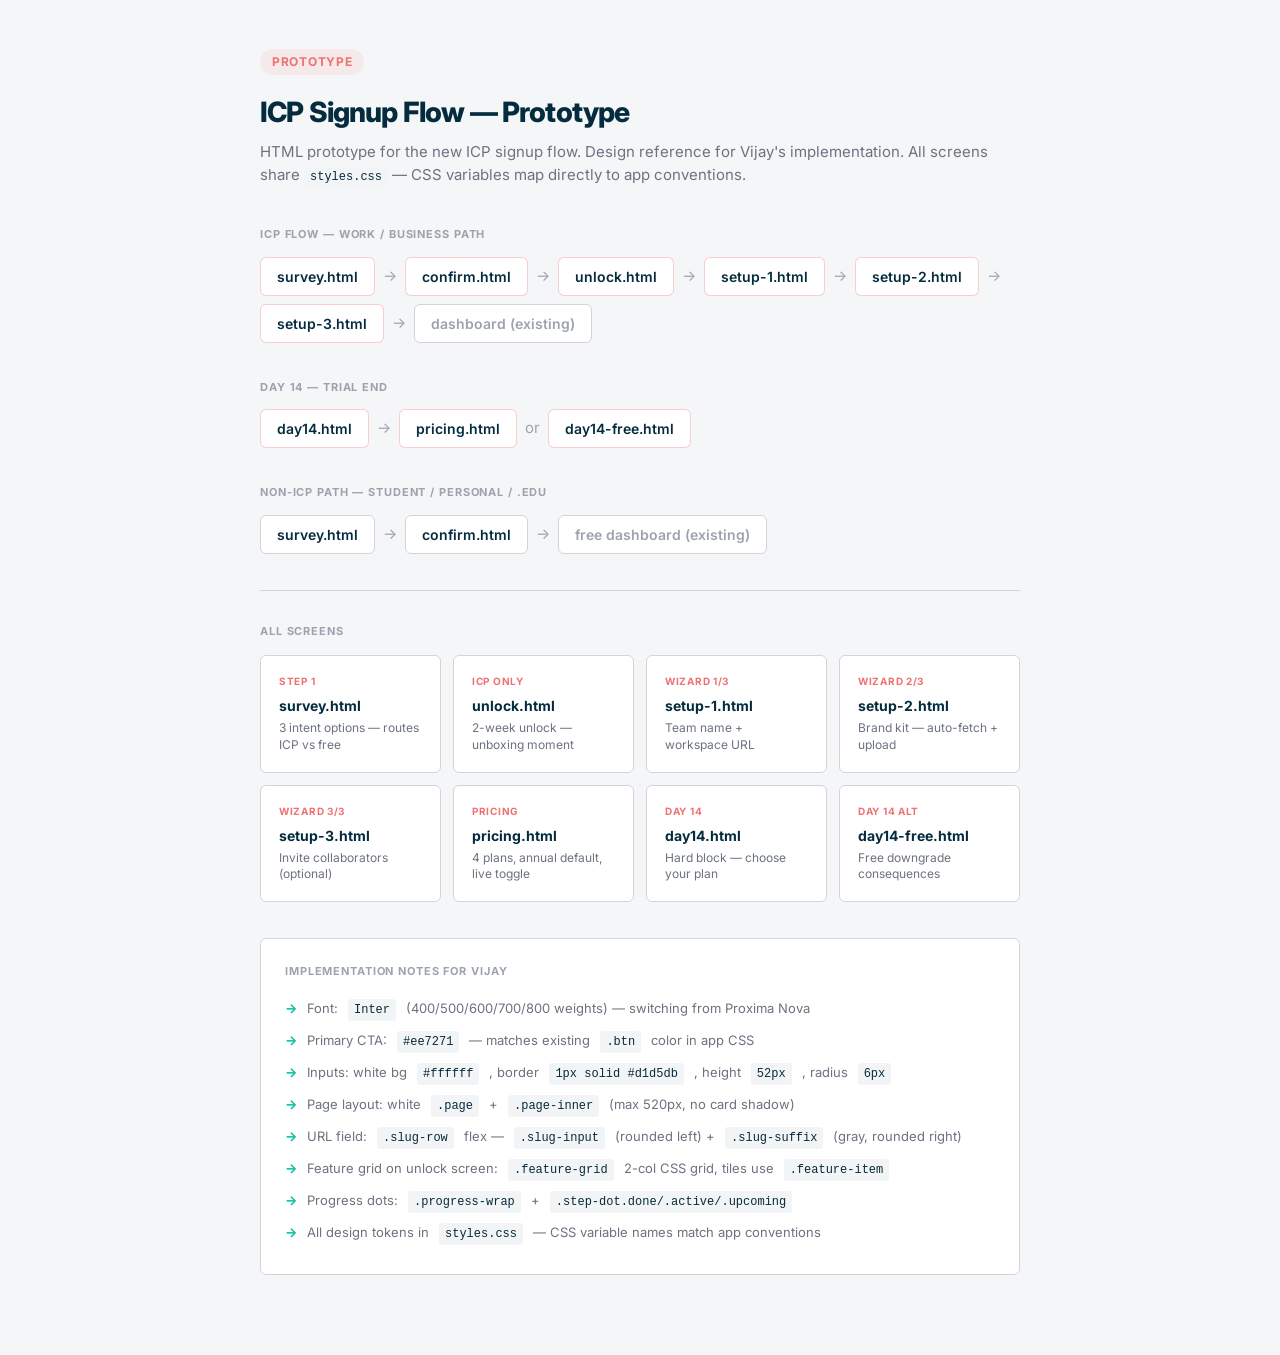
==== commit 26e7f386: "Visual polish + content fixes across all screens - Body bg #f5f7f9 + white card (.page-inner) with s" ====
--- a/index.html
+++ b/index.html
@@ -51,6 +51,8 @@
     <div class="flow-pills">
       <a href="survey.html" class="flow-pill icp">survey.html</a>
       <span class="flow-arrow">→</span>
+      <a href="confirm.html?for=icp" class="flow-pill icp">confirm.html</a>
+      <span class="flow-arrow">→</span>
       <a href="unlock.html" class="flow-pill icp">unlock.html</a>
       <span class="flow-arrow">→</span>
       <a href="setup-1.html" class="flow-pill icp">setup-1.html</a>
@@ -80,6 +82,8 @@
     <p class="flow-title">Non-ICP path — Student / Personal / .edu</p>
     <div class="flow-pills">
       <a href="survey.html" class="flow-pill">survey.html</a>
+      <span class="flow-arrow">→</span>
+      <a href="confirm.html?for=free" class="flow-pill">confirm.html</a>
       <span class="flow-arrow">→</span>
       <span class="flow-pill" style="color:var(--color-text-faint);cursor:default;">free dashboard (existing)</span>
     </div>
--- a/styles.css
+++ b/styles.css
@@ -41,7 +41,7 @@
 body {
   font-family: var(--font);
   color: var(--color-navy);
-  background: var(--color-bg);
+  background: #f5f7f9;
   font-size: 16px;
   line-height: 1.5;
 }
@@ -52,16 +52,32 @@
   display: flex;
   flex-direction: column;
   align-items: center;
-  padding: 60px 24px 80px;
+  padding: 64px 24px 96px;
+  position: relative;
+}
+
+/* Thin brand accent at very top */
+.page::before {
+  content: '';
+  position: fixed;
+  top: 0; left: 0; right: 0;
+  height: 3px;
+  background: linear-gradient(90deg, var(--color-primary) 0%, #76d5e5 100%);
+  z-index: 100;
 }
 
 .page-inner {
   width: 100%;
   max-width: 520px;
+  background: #fff;
+  border-radius: 12px;
+  padding: 48px 44px;
+  box-shadow: 0 1px 3px rgba(5,43,62,0.06), 0 4px 24px rgba(5,43,62,0.05);
 }
 
 @media (max-width: 560px) {
-  .page { padding: 40px 20px 60px; }
+  .page-inner { padding: 36px 24px; }
+  .page { padding: 40px 16px 60px; }
 }
 
 /* ── Logo ────────────────────────────────────────────────────────────────────── */
@@ -274,14 +290,14 @@
 }
 
 .step-dot {
-  height: 4px;
-  border-radius: 2px;
-  transition: all 0.25s;
-}
-
-.step-dot.done     { width: 24px; background: var(--color-success); }
-.step-dot.active   { width: 32px; background: var(--color-primary); }
-.step-dot.upcoming { width: 24px; background: #e5e7eb; }
+  height: 5px;
+  border-radius: 3px;
+  transition: all 0.3s;
+}
+
+.step-dot.done     { width: 28px; background: var(--color-success); }
+.step-dot.active   { width: 40px; background: var(--color-primary); }
+.step-dot.upcoming { width: 28px; background: #e2e6ea; }
 
 /* ── Survey cards ────────────────────────────────────────────────────────────── */
 .survey-options { margin-bottom: 28px; }
@@ -291,17 +307,17 @@
   align-items: flex-start;
   gap: 16px;
   padding: 18px 20px;
-  border: 1.5px solid var(--color-border);
-  border-radius: var(--border-radius);
-  cursor: pointer;
-  transition: border-color 0.15s, background 0.15s;
+  border: 1.5px solid #e2e6ea;
+  border-radius: var(--border-radius);
+  cursor: pointer;
+  transition: border-color 0.15s, background 0.15s, box-shadow 0.15s;
   margin-bottom: 10px;
-  background: #fff;
+  background: #fafbfc;
   user-select: none;
 }
 
 .survey-option:last-child { margin-bottom: 0; }
-.survey-option:hover { border-color: var(--color-blue); }
+.survey-option:hover { border-color: var(--color-blue); background: #fff; box-shadow: 0 2px 8px rgba(76,123,160,0.08); }
 
 .survey-option.selected {
   border-color: var(--color-primary);
@@ -349,14 +365,15 @@
 .unlock-badge {
   display: inline-flex;
   align-items: center;
-  gap: 7px;
+  gap: 8px;
   background: rgba(0, 189, 156, 0.1);
-  color: var(--color-success);
+  border: 1px solid rgba(0, 189, 156, 0.25);
+  color: #008f76;
   font-size: 13px;
-  font-weight: 600;
-  padding: 7px 16px;
+  font-weight: 700;
+  padding: 8px 18px;
   border-radius: 100px;
-  margin-bottom: 28px;
+  letter-spacing: 0.01em;
 }
 
 .unlock-badge .pulse {
@@ -385,17 +402,28 @@
 .feature-item {
   display: flex;
   align-items: flex-start;
-  gap: 10px;
-  padding: 14px;
-  background: #f9fafb;
-  border-radius: var(--border-radius);
-  border: 1px solid #f3f4f6;
-}
+  gap: 12px;
+  padding: 16px 14px;
+  background: #f8fafc;
+  border-radius: var(--border-radius);
+  border: 1px solid #edf0f4;
+  transition: border-color 0.15s;
+}
+
+.feature-item:hover { border-color: rgba(0,189,156,0.3); }
 
 .feature-item .check {
-  color: var(--color-success);
-  font-size: 14px;
-  font-weight: 700;
+  width: 22px;
+  height: 22px;
+  min-width: 22px;
+  background: var(--color-success);
+  color: #fff;
+  border-radius: 50%;
+  display: flex;
+  align-items: center;
+  justify-content: center;
+  font-size: 12px;
+  font-weight: 800;
   flex-shrink: 0;
   margin-top: 1px;
 }
@@ -404,7 +432,7 @@
   font-size: 13px;
   color: var(--color-navy);
   font-weight: 500;
-  line-height: 1.35;
+  line-height: 1.4;
 }
 
 /* ── Education / hint strip ──────────────────────────────────────────────────── */
@@ -555,11 +583,21 @@
 /* ── Pricing page ────────────────────────────────────────────────────────────── */
 .pricing-page {
   min-height: 100vh;
-  background: #f9fafb;
-  padding: 60px 24px 80px;
+  background: #f5f7f9;
+  padding: 64px 24px 96px;
   display: flex;
   flex-direction: column;
   align-items: center;
+  position: relative;
+}
+
+.pricing-page::before {
+  content: '';
+  position: fixed;
+  top: 0; left: 0; right: 0;
+  height: 3px;
+  background: linear-gradient(90deg, var(--color-primary) 0%, #76d5e5 100%);
+  z-index: 100;
 }
 
 .pricing-wrap { width: 100%; max-width: 1020px; }
@@ -724,14 +762,36 @@
 /* ── Day 14 block ────────────────────────────────────────────────────────────── */
 .block-page {
   min-height: 100vh;
-  background: #f9fafb;
+  background: #f5f7f9;
   display: flex;
   flex-direction: column;
   align-items: center;
-  padding: 60px 24px 80px;
-}
-
-.block-inner { width: 100%; max-width: 540px; }
+  padding: 64px 24px 96px;
+  position: relative;
+}
+
+.block-page::before {
+  content: '';
+  position: fixed;
+  top: 0; left: 0; right: 0;
+  height: 3px;
+  background: linear-gradient(90deg, var(--color-primary) 0%, #76d5e5 100%);
+  z-index: 100;
+}
+
+.block-inner {
+  width: 100%;
+  max-width: 560px;
+  background: #fff;
+  border-radius: 12px;
+  padding: 48px 44px;
+  box-shadow: 0 1px 3px rgba(5,43,62,0.06), 0 4px 24px rgba(5,43,62,0.05);
+}
+
+@media (max-width: 560px) {
+  .block-page { padding: 40px 16px 60px; }
+  .block-inner { padding: 36px 24px; }
+}
 
 .trial-stats {
   display: grid;
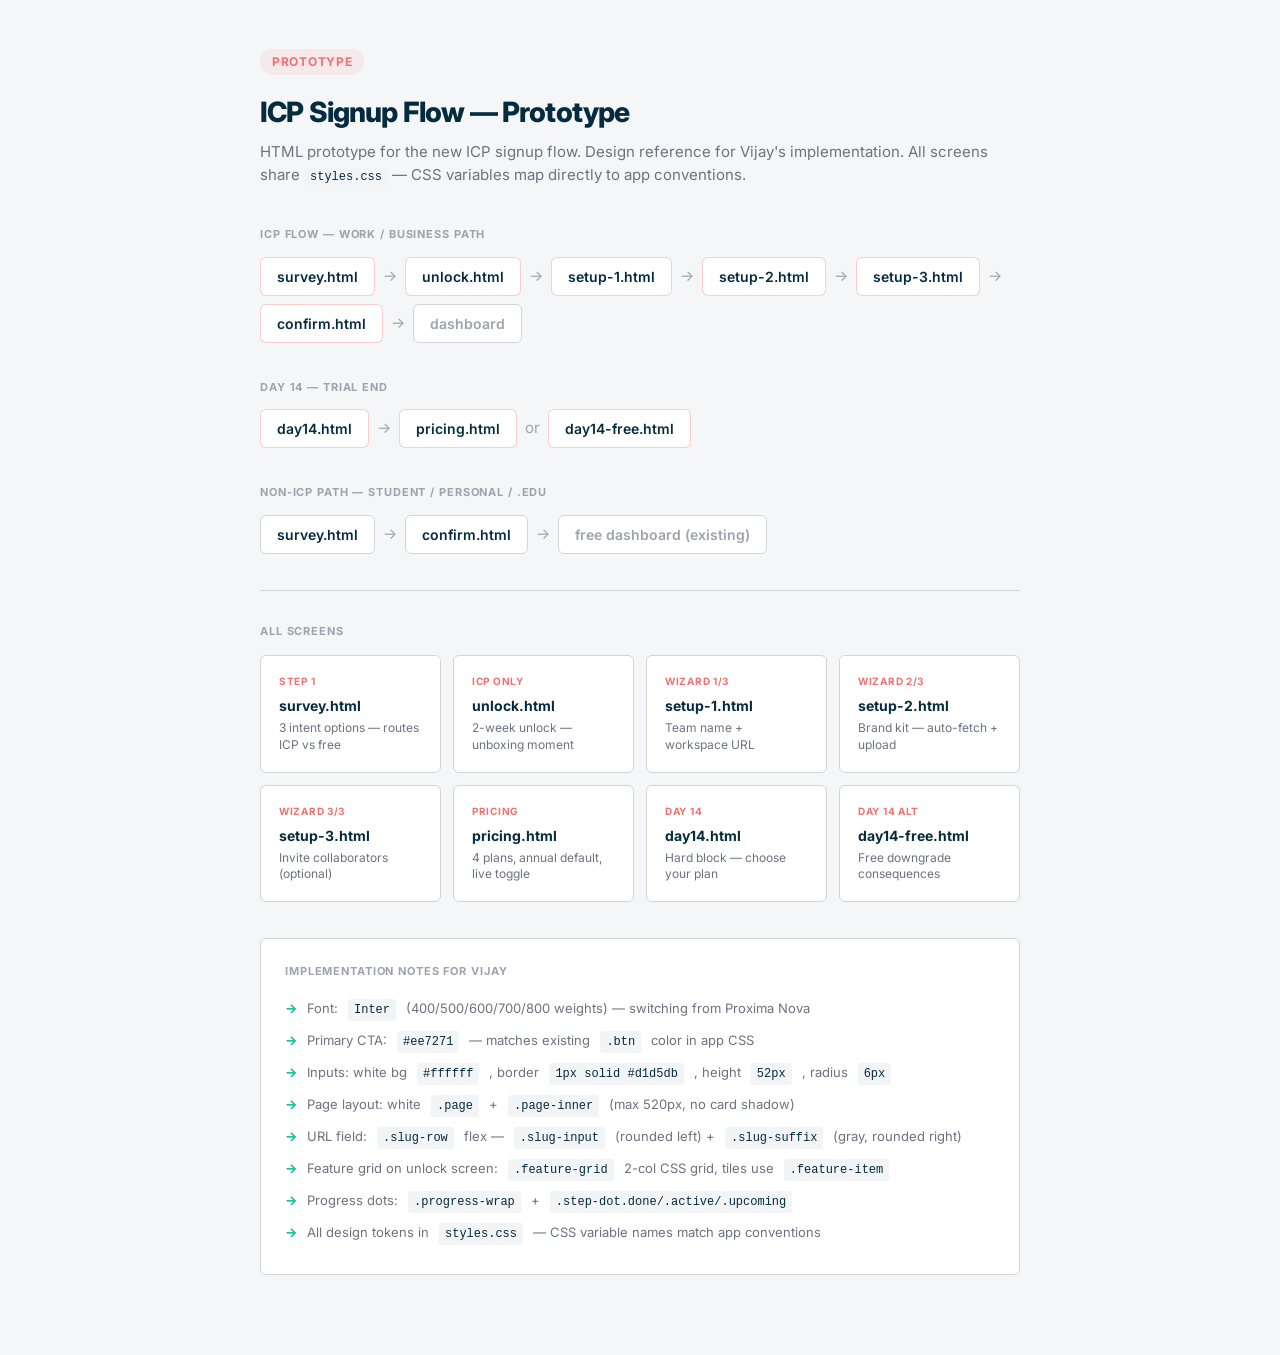
==== commit 7fde10d9: "Refine ICP signup flow: correct screen order, white bg, above-fold layout - Fix flow: survey → unloc" ====
--- a/index.html
+++ b/index.html
@@ -51,8 +51,6 @@
     <div class="flow-pills">
       <a href="survey.html" class="flow-pill icp">survey.html</a>
       <span class="flow-arrow">→</span>
-      <a href="confirm.html?for=icp" class="flow-pill icp">confirm.html</a>
-      <span class="flow-arrow">→</span>
       <a href="unlock.html" class="flow-pill icp">unlock.html</a>
       <span class="flow-arrow">→</span>
       <a href="setup-1.html" class="flow-pill icp">setup-1.html</a>
@@ -61,7 +59,9 @@
       <span class="flow-arrow">→</span>
       <a href="setup-3.html" class="flow-pill icp">setup-3.html</a>
       <span class="flow-arrow">→</span>
-      <span class="flow-pill" style="color:var(--color-text-faint);cursor:default;">dashboard (existing)</span>
+      <a href="confirm.html?for=icp" class="flow-pill icp">confirm.html</a>
+      <span class="flow-arrow">→</span>
+      <span class="flow-pill" style="color:var(--color-text-faint);cursor:default;">dashboard</span>
     </div>
   </div>
 
--- a/styles.css
+++ b/styles.css
@@ -41,7 +41,7 @@
 body {
   font-family: var(--font);
   color: var(--color-navy);
-  background: #f5f7f9;
+  background: #fff;
   font-size: 16px;
   line-height: 1.5;
 }
@@ -52,7 +52,7 @@
   display: flex;
   flex-direction: column;
   align-items: center;
-  padding: 64px 24px 96px;
+  padding: 48px 24px 64px;
   position: relative;
 }
 
@@ -69,25 +69,20 @@
 .page-inner {
   width: 100%;
   max-width: 520px;
-  background: #fff;
-  border-radius: 12px;
-  padding: 48px 44px;
-  box-shadow: 0 1px 3px rgba(5,43,62,0.06), 0 4px 24px rgba(5,43,62,0.05);
 }
 
 @media (max-width: 560px) {
-  .page-inner { padding: 36px 24px; }
-  .page { padding: 40px 16px 60px; }
+  .page { padding: 40px 20px 60px; }
 }
 
 /* ── Logo ────────────────────────────────────────────────────────────────────── */
 .logo-wrap {
   text-align: center;
-  margin-bottom: 40px;
+  margin-bottom: 32px;
 }
 
 .logo {
-  height: 44px;
+  height: 38px;
   width: auto;
   display: inline-block;
 }
@@ -286,7 +281,7 @@
   justify-content: center;
   align-items: center;
   gap: 6px;
-  margin-bottom: 40px;
+  margin-bottom: 24px;
 }
 
 .step-dot {
@@ -402,8 +397,8 @@
 .feature-item {
   display: flex;
   align-items: flex-start;
-  gap: 12px;
-  padding: 16px 14px;
+  gap: 10px;
+  padding: 11px 12px;
   background: #f8fafc;
   border-radius: var(--border-radius);
   border: 1px solid #edf0f4;
@@ -583,7 +578,7 @@
 /* ── Pricing page ────────────────────────────────────────────────────────────── */
 .pricing-page {
   min-height: 100vh;
-  background: #f5f7f9;
+  background: #fff;
   padding: 64px 24px 96px;
   display: flex;
   flex-direction: column;
@@ -762,7 +757,7 @@
 /* ── Day 14 block ────────────────────────────────────────────────────────────── */
 .block-page {
   min-height: 100vh;
-  background: #f5f7f9;
+  background: #fff;
   display: flex;
   flex-direction: column;
   align-items: center;
@@ -779,18 +774,10 @@
   z-index: 100;
 }
 
-.block-inner {
-  width: 100%;
-  max-width: 560px;
-  background: #fff;
-  border-radius: 12px;
-  padding: 48px 44px;
-  box-shadow: 0 1px 3px rgba(5,43,62,0.06), 0 4px 24px rgba(5,43,62,0.05);
-}
+.block-inner { width: 100%; max-width: 560px; }
 
 @media (max-width: 560px) {
-  .block-page { padding: 40px 16px 60px; }
-  .block-inner { padding: 36px 24px; }
+  .block-page { padding: 40px 20px 60px; }
 }
 
 .trial-stats {
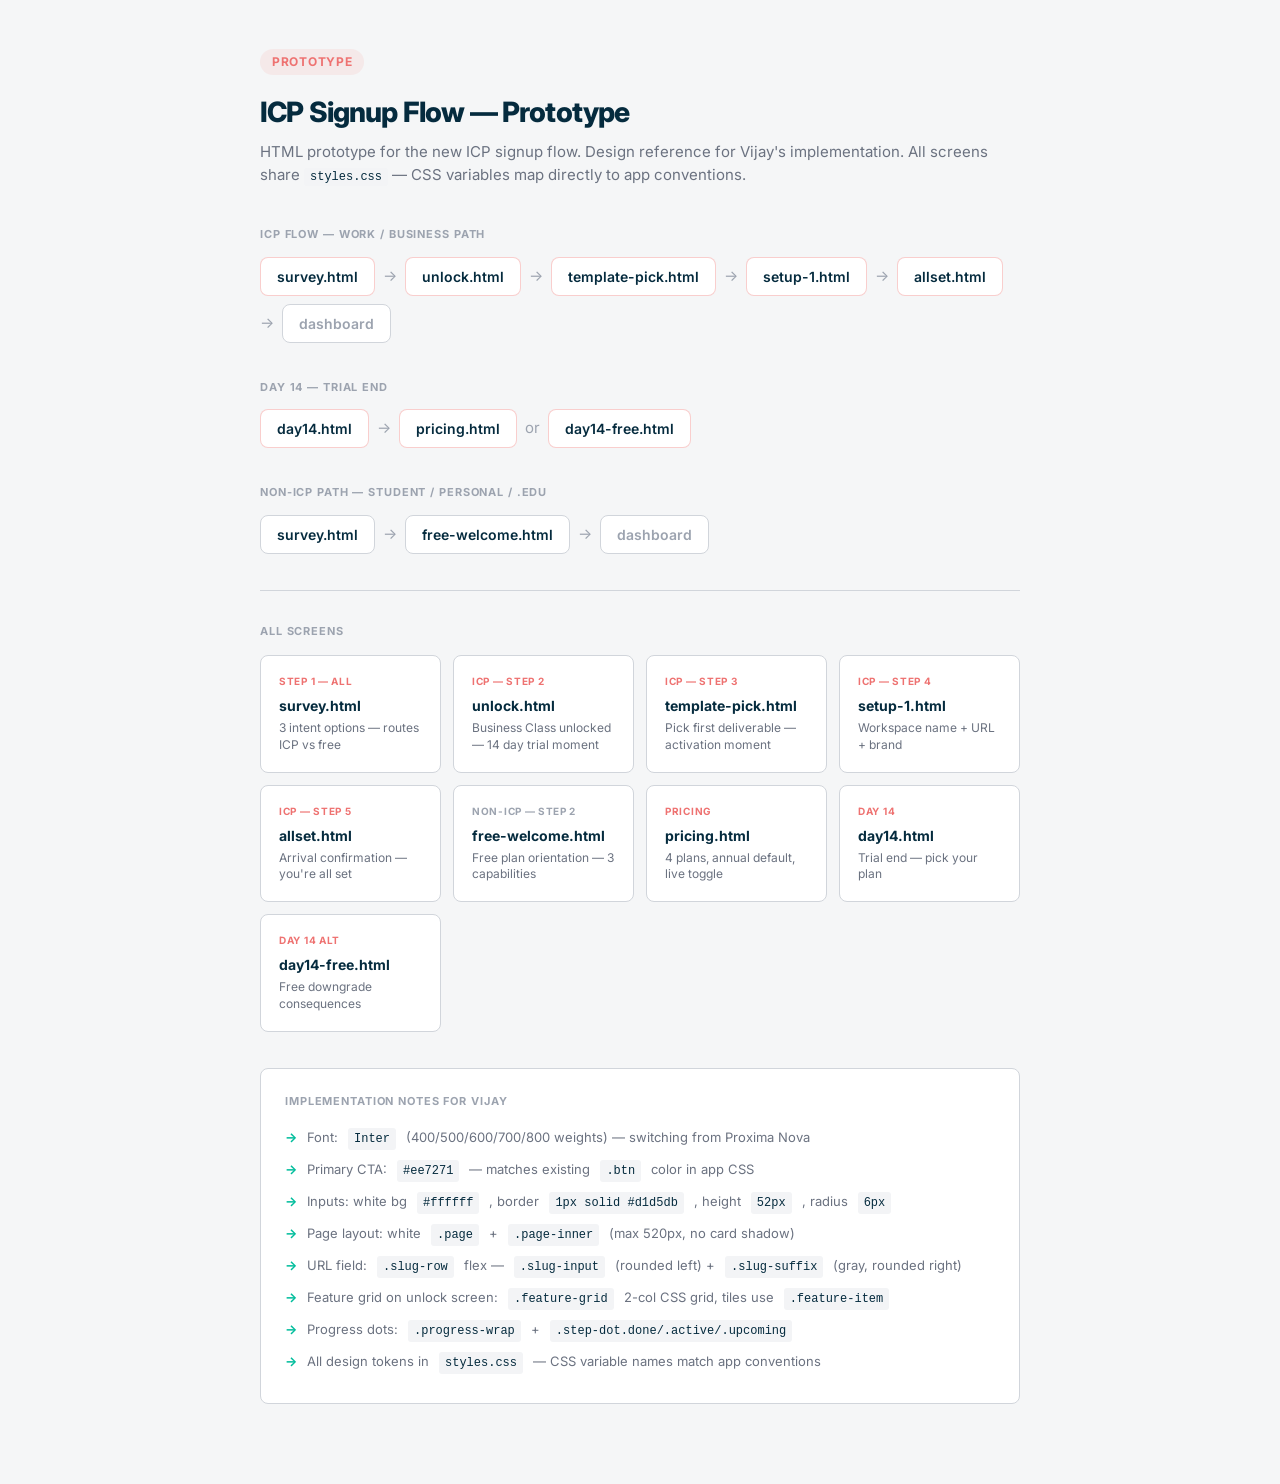
==== commit 21c7c1a7: "Polish pass: heading standardization, unlock swap, template icons, day14 fixes, pricing alignment, i" ====
--- a/index.html
+++ b/index.html
@@ -53,13 +53,11 @@
       <span class="flow-arrow">→</span>
       <a href="unlock.html" class="flow-pill icp">unlock.html</a>
       <span class="flow-arrow">→</span>
+      <a href="template-pick.html" class="flow-pill icp">template-pick.html</a>
+      <span class="flow-arrow">→</span>
       <a href="setup-1.html" class="flow-pill icp">setup-1.html</a>
       <span class="flow-arrow">→</span>
-      <a href="setup-2.html" class="flow-pill icp">setup-2.html</a>
-      <span class="flow-arrow">→</span>
-      <a href="setup-3.html" class="flow-pill icp">setup-3.html</a>
-      <span class="flow-arrow">→</span>
-      <a href="confirm.html?for=icp" class="flow-pill icp">confirm.html</a>
+      <a href="allset.html" class="flow-pill icp">allset.html</a>
       <span class="flow-arrow">→</span>
       <span class="flow-pill" style="color:var(--color-text-faint);cursor:default;">dashboard</span>
     </div>
@@ -83,9 +81,9 @@
     <div class="flow-pills">
       <a href="survey.html" class="flow-pill">survey.html</a>
       <span class="flow-arrow">→</span>
-      <a href="confirm.html?for=free" class="flow-pill">confirm.html</a>
+      <a href="free-welcome.html" class="flow-pill">free-welcome.html</a>
       <span class="flow-arrow">→</span>
-      <span class="flow-pill" style="color:var(--color-text-faint);cursor:default;">free dashboard (existing)</span>
+      <span class="flow-pill" style="color:var(--color-text-faint);cursor:default;">dashboard</span>
     </div>
   </div>
 
@@ -95,29 +93,34 @@
   <p class="flow-title" style="margin-bottom: 16px;">All screens</p>
   <div class="screen-grid">
     <a href="survey.html" class="screen-card">
-      <div class="screen-step icp">Step 1</div>
+      <div class="screen-step icp">Step 1 — All</div>
       <div class="screen-name">survey.html</div>
       <div class="screen-desc">3 intent options — routes ICP vs free</div>
     </a>
     <a href="unlock.html" class="screen-card">
-      <div class="screen-step icp">ICP only</div>
+      <div class="screen-step icp">ICP — Step 2</div>
       <div class="screen-name">unlock.html</div>
-      <div class="screen-desc">2-week unlock — unboxing moment</div>
+      <div class="screen-desc">Business Class unlocked — 14 day trial moment</div>
+    </a>
+    <a href="template-pick.html" class="screen-card">
+      <div class="screen-step icp">ICP — Step 3</div>
+      <div class="screen-name">template-pick.html</div>
+      <div class="screen-desc">Pick first deliverable — activation moment</div>
     </a>
     <a href="setup-1.html" class="screen-card">
-      <div class="screen-step icp">Wizard 1/3</div>
+      <div class="screen-step icp">ICP — Step 4</div>
       <div class="screen-name">setup-1.html</div>
-      <div class="screen-desc">Team name + workspace URL</div>
+      <div class="screen-desc">Workspace name + URL + brand</div>
     </a>
-    <a href="setup-2.html" class="screen-card">
-      <div class="screen-step icp">Wizard 2/3</div>
-      <div class="screen-name">setup-2.html</div>
-      <div class="screen-desc">Brand kit — auto-fetch + upload</div>
+    <a href="allset.html" class="screen-card">
+      <div class="screen-step icp">ICP — Step 5</div>
+      <div class="screen-name">allset.html</div>
+      <div class="screen-desc">Arrival confirmation — you're all set</div>
     </a>
-    <a href="setup-3.html" class="screen-card">
-      <div class="screen-step icp">Wizard 3/3</div>
-      <div class="screen-name">setup-3.html</div>
-      <div class="screen-desc">Invite collaborators (optional)</div>
+    <a href="free-welcome.html" class="screen-card">
+      <div class="screen-step">Non-ICP — Step 2</div>
+      <div class="screen-name">free-welcome.html</div>
+      <div class="screen-desc">Free plan orientation — 3 capabilities</div>
     </a>
     <a href="pricing.html" class="screen-card">
       <div class="screen-step icp">Pricing</div>
@@ -127,7 +130,7 @@
     <a href="day14.html" class="screen-card">
       <div class="screen-step icp">Day 14</div>
       <div class="screen-name">day14.html</div>
-      <div class="screen-desc">Hard block — choose your plan</div>
+      <div class="screen-desc">Trial end — pick your plan</div>
     </a>
     <a href="day14-free.html" class="screen-card">
       <div class="screen-step icp">Day 14 alt</div>
--- a/styles.css
+++ b/styles.css
@@ -26,11 +26,11 @@
   --color-bg:            #ffffff;
   --color-surface:       #ffffff;
   --color-border:        #d1d5db;
-  --color-border-focus:  #4c7ba0;
+  --color-border-focus:  #ee7271;
   --color-text-secondary:#6b7280;
   --color-text-faint:    #9ca3af;
 
-  --border-radius: 6px;
+  --border-radius: 8px;
 }
 
 /* ── Reset ───────────────────────────────────────────────────────────────────── */
@@ -52,44 +52,35 @@
   display: flex;
   flex-direction: column;
   align-items: center;
-  padding: 48px 24px 64px;
+  padding: 40px 24px 56px;
   position: relative;
 }
 
-/* Thin brand accent at very top */
-.page::before {
-  content: '';
-  position: fixed;
-  top: 0; left: 0; right: 0;
-  height: 3px;
-  background: linear-gradient(90deg, var(--color-primary) 0%, #76d5e5 100%);
-  z-index: 100;
-}
 
 .page-inner {
   width: 100%;
-  max-width: 520px;
-}
-
-@media (max-width: 560px) {
-  .page { padding: 40px 20px 60px; }
+  max-width: 600px;
+}
+
+@media (max-width: 640px) {
+  .page { padding: 32px 20px 48px; }
 }
 
 /* ── Logo ────────────────────────────────────────────────────────────────────── */
 .logo-wrap {
   text-align: center;
-  margin-bottom: 32px;
+  margin-bottom: 24px;
 }
 
 .logo {
-  height: 38px;
+  height: 52px;
   width: auto;
   display: inline-block;
 }
 
 /* ── Typography ──────────────────────────────────────────────────────────────── */
 .heading {
-  font-size: 32px;
+  font-size: 34px;
   font-weight: 800;
   color: var(--color-navy);
   text-align: center;
@@ -100,7 +91,7 @@
 
 .subheading {
   font-size: 16px;
-  color: var(--color-text-secondary);
+  color: #374151;
   text-align: center;
   margin-bottom: 32px;
   line-height: 1.65;
@@ -119,7 +110,7 @@
 
 .form-helper {
   font-size: 13px;
-  color: var(--color-text-secondary);
+  color: #4b5563;
   margin-bottom: 8px;
   line-height: 1.4;
 }
@@ -140,51 +131,50 @@
 .form-input:focus {
   outline: none;
   border-color: var(--color-border-focus);
-  box-shadow: 0 0 0 3px rgba(76, 123, 160, 0.12);
+  box-shadow: 0 0 0 3px rgba(238, 114, 113, 0.12);
 }
 
 .form-input::placeholder { color: var(--color-text-faint); }
 
-/* URL slug group: [input][.xtensio.com] inline */
+/* URL slug group: unified input with inline domain suffix */
 .slug-row {
   display: flex;
   align-items: center;
-  gap: 0;
+  border: 1px solid var(--color-border);
+  border-radius: var(--border-radius);
+  background: #fff;
+  transition: border-color 0.15s, box-shadow 0.15s;
+}
+
+.slug-row:focus-within {
+  border-color: var(--color-border-focus);
+  box-shadow: 0 0 0 3px rgba(238, 114, 113, 0.12);
 }
 
 .slug-input {
   height: 52px;
-  border: 1px solid var(--color-border);
+  border: none;
   border-radius: var(--border-radius) 0 0 var(--border-radius);
-  background: #fff;
+  background: transparent;
   padding: 0 14px;
   font-size: 15px;
   font-family: var(--font);
   color: var(--color-navy);
-  transition: border-color 0.15s, box-shadow 0.15s;
   min-width: 0;
   flex: 1;
-}
-
-.slug-input:focus {
   outline: none;
-  border-color: var(--color-border-focus);
-  box-shadow: 0 0 0 3px rgba(76, 123, 160, 0.12);
-  position: relative;
-  z-index: 1;
 }
 
 .slug-suffix {
   height: 52px;
-  background: #f9fafb;
-  border: 1px solid var(--color-border);
-  border-left: none;
-  border-radius: 0 var(--border-radius) var(--border-radius) 0;
-  padding: 0 16px;
-  display: flex;
-  align-items: center;
-  font-size: 15px;
-  color: var(--color-text-secondary);
+  background: transparent;
+  border: none;
+  border-left: 1px solid #eee;
+  padding: 0 14px;
+  display: flex;
+  align-items: center;
+  font-size: 14px;
+  color: var(--color-text-faint);
   white-space: nowrap;
   flex-shrink: 0;
 }
@@ -200,7 +190,7 @@
   background: var(--color-primary);
   color: #fff;
   border: none;
-  border-radius: var(--border-radius);
+  border-radius: 10px;
   font-size: 16px;
   font-family: var(--font);
   font-weight: 600;
@@ -281,42 +271,58 @@
   justify-content: center;
   align-items: center;
   gap: 6px;
-  margin-bottom: 24px;
+  margin-bottom: 16px;
 }
 
 .step-dot {
-  height: 5px;
-  border-radius: 3px;
-  transition: all 0.3s;
-}
-
-.step-dot.done     { width: 28px; background: var(--color-success); }
-.step-dot.active   { width: 40px; background: var(--color-primary); }
-.step-dot.upcoming { width: 28px; background: #e2e6ea; }
+  width: 8px;
+  height: 8px;
+  border-radius: 50%;
+  transition: all 0.2s;
+}
+
+.step-dot.done     { background: #9ca3af; }
+.step-dot.active   { background: var(--color-navy); width: 20px; border-radius: 4px; }
+.step-dot.upcoming { background: transparent; border: 1.5px solid #d1d5db; }
 
 /* ── Survey cards ────────────────────────────────────────────────────────────── */
 .survey-options { margin-bottom: 28px; }
 
 .survey-option {
   display: flex;
-  align-items: flex-start;
+  align-items: center;
   gap: 16px;
-  padding: 18px 20px;
-  border: 1.5px solid #e2e6ea;
-  border-radius: var(--border-radius);
+  padding: 16px 20px;
+  border: 1.5px solid #dde2e8;
+  border-radius: 12px;
   cursor: pointer;
   transition: border-color 0.15s, background 0.15s, box-shadow 0.15s;
   margin-bottom: 10px;
-  background: #fafbfc;
+  background: #fff;
   user-select: none;
 }
 
 .survey-option:last-child { margin-bottom: 0; }
-.survey-option:hover { border-color: var(--color-blue); background: #fff; box-shadow: 0 2px 8px rgba(76,123,160,0.08); }
+.survey-option:hover { border-color: var(--color-primary); box-shadow: 0 2px 12px rgba(238,114,113,0.1); }
 
 .survey-option.selected {
   border-color: var(--color-primary);
   background: rgba(238, 114, 113, 0.04);
+  box-shadow: 0 0 0 1px var(--color-primary);
+}
+
+/* Icon circle inside survey options */
+.survey-icon {
+  width: 42px;
+  height: 42px;
+  min-width: 42px;
+  border-radius: 10px;
+  display: flex;
+  align-items: center;
+  justify-content: center;
+  font-size: 17px;
+  flex-shrink: 0;
+  transition: background 0.15s;
 }
 
 .survey-radio {
@@ -325,7 +331,7 @@
   border: 2px solid var(--color-border);
   border-radius: 50%;
   flex-shrink: 0;
-  margin-top: 2px;
+  margin-left: auto;
   position: relative;
   transition: border-color 0.15s;
 }
@@ -371,63 +377,56 @@
   letter-spacing: 0.01em;
 }
 
-.unlock-badge .pulse {
-  width: 8px; height: 8px;
+.unlock-badge .check-icon {
+  width: 16px; height: 16px;
   background: var(--color-success);
   border-radius: 50%;
-  animation: pulse 1.8s ease-in-out infinite;
-}
-
-@keyframes pulse {
-  0%, 100% { opacity: 1; transform: scale(1); }
-  50% { opacity: 0.5; transform: scale(0.85); }
-}
-
-.feature-grid {
-  display: grid;
-  grid-template-columns: 1fr 1fr;
-  gap: 10px;
-  margin-bottom: 32px;
-}
-
-@media (max-width: 420px) {
-  .feature-grid { grid-template-columns: 1fr; }
-}
-
-.feature-item {
+  display: flex;
+  align-items: center;
+  justify-content: center;
+  font-size: 9px;
+  color: #fff;
+  font-weight: 800;
+}
+
+.feature-list {
+  list-style: none;
+  margin-bottom: 28px;
+}
+
+.feature-list li {
   display: flex;
   align-items: flex-start;
-  gap: 10px;
-  padding: 11px 12px;
-  background: #f8fafc;
-  border-radius: var(--border-radius);
-  border: 1px solid #edf0f4;
-  transition: border-color 0.15s;
-}
-
-.feature-item:hover { border-color: rgba(0,189,156,0.3); }
-
-.feature-item .check {
-  width: 22px;
-  height: 22px;
-  min-width: 22px;
-  background: var(--color-success);
-  color: #fff;
-  border-radius: 50%;
+  gap: 14px;
+  padding: 10px 0;
+  border-bottom: 1px solid #f0f2f5;
+}
+
+.feature-list li:last-child { border-bottom: none; }
+
+.feat-icon {
+  width: 34px;
+  min-width: 34px;
+  height: 34px;
   display: flex;
   align-items: center;
   justify-content: center;
-  font-size: 12px;
-  font-weight: 800;
+  font-size: 18px;
+  color: var(--color-success);
   flex-shrink: 0;
   margin-top: 1px;
 }
 
-.feature-item-text {
-  font-size: 13px;
-  color: var(--color-navy);
-  font-weight: 500;
-  line-height: 1.4;
+.feat-text {
+  font-size: 15px;
+  color: var(--color-navy);
+  line-height: 1.45;
+}
+
+.feat-text strong {
+  font-weight: 700;
+  display: block;
+  margin-bottom: 2px;
 }
 
 /* ── Education / hint strip ──────────────────────────────────────────────────── */
@@ -502,12 +501,12 @@
   align-items: center;
   gap: 10px;
   padding: 12px 16px;
-  background: #f0fdf9;
-  border: 1px solid #a7f3d0;
+  background: rgba(0, 189, 156, 0.06);
+  border: 1px solid rgba(0, 189, 156, 0.2);
   border-radius: var(--border-radius);
   margin-bottom: 20px;
   font-size: 13px;
-  color: #065f46;
+  color: var(--color-navy);
 }
 
 /* ── Invite list ─────────────────────────────────────────────────────────────── */
@@ -586,14 +585,6 @@
   position: relative;
 }
 
-.pricing-page::before {
-  content: '';
-  position: fixed;
-  top: 0; left: 0; right: 0;
-  height: 3px;
-  background: linear-gradient(90deg, var(--color-primary) 0%, #76d5e5 100%);
-  z-index: 100;
-}
 
 .pricing-wrap { width: 100%; max-width: 1020px; }
 
@@ -655,13 +646,15 @@
   align-items: center;
 }
 
-body.monthly .save-chip { opacity: 0; }
-body.monthly .billed-annual { display: none !important; }
-body.annual  .billed-monthly { display: none !important; }
-body.annual  .price-annual  { display: block !important; }
-body.annual  .price-monthly { display: none !important; }
-body.monthly .price-annual  { display: none !important; }
-body.monthly .price-monthly { display: block !important; }
+body.monthly .save-chip    { opacity: 0; }
+body.annual  .billed-annual  { display: block !important; }
+body.annual  .billed-monthly { display: none  !important; }
+body.monthly .billed-annual  { display: none  !important; }
+body.monthly .billed-monthly { display: block !important; }
+body.annual  .price-annual   { display: block !important; }
+body.annual  .price-monthly  { display: none  !important; }
+body.monthly .price-annual   { display: none  !important; }
+body.monthly .price-monthly  { display: block !important; }
 
 /* Pricing grid */
 .pricing-grid {
@@ -676,7 +669,7 @@
 .plan-card {
   background: #fff;
   border: 1px solid var(--color-border);
-  border-radius: var(--border-radius);
+  border-radius: 12px;
   padding: 28px 22px;
   position: relative;
   display: flex;
@@ -704,10 +697,9 @@
 }
 
 .plan-name {
-  font-size: 12px;
-  font-weight: 700;
-  text-transform: uppercase;
-  letter-spacing: 0.08em;
+  font-size: 13px;
+  font-weight: 600;
+  letter-spacing: -0.01em;
   color: var(--color-text-secondary);
   margin-bottom: 14px;
 }
@@ -730,9 +722,10 @@
 .plan-features { list-style: none; flex: 1; margin-bottom: 24px; }
 .plan-features li { display: flex; gap: 8px; font-size: 13px; color: var(--color-navy); padding: 5px 0; align-items: flex-start; line-height: 1.35; }
 .plan-features .yes { color: var(--color-success); font-weight: 700; flex-shrink: 0; }
-.plan-features .no  { color: var(--color-text-faint); flex-shrink: 0; }
-
-.plan-cta { margin-top: auto; }
+.plan-features .no  { color: #d1d5db; flex-shrink: 0; }
+.plan-features li:has(.no) { color: var(--color-text-faint); }
+
+.plan-cta { margin-top: auto; min-height: 68px; display: flex; flex-direction: column; justify-content: flex-end; }
 
 .all-includes {
   margin-top: 36px;
@@ -743,14 +736,15 @@
   border-radius: var(--border-radius);
 }
 
-.includes-pills { display: flex; flex-wrap: wrap; gap: 8px; justify-content: center; margin-top: 14px; }
+.includes-pills { display: flex; flex-wrap: wrap; gap: 6px; justify-content: center; margin-top: 16px; }
 
 .includes-pill {
-  background: #f3f4f6;
-  border-radius: 100px;
-  padding: 5px 14px;
-  font-size: 12px;
-  color: var(--color-text-secondary);
+  background: transparent;
+  border: 1px solid #e5e7eb;
+  border-radius: 8px;
+  padding: 6px 14px;
+  font-size: 13px;
+  color: #374151;
   font-weight: 500;
 }
 
@@ -765,14 +759,6 @@
   position: relative;
 }
 
-.block-page::before {
-  content: '';
-  position: fixed;
-  top: 0; left: 0; right: 0;
-  height: 3px;
-  background: linear-gradient(90deg, var(--color-primary) 0%, #76d5e5 100%);
-  z-index: 100;
-}
 
 .block-inner { width: 100%; max-width: 560px; }
 
@@ -788,15 +774,12 @@
 }
 
 .stat-box {
-  background: #fff;
-  border: 1px solid var(--color-border);
-  border-radius: var(--border-radius);
-  padding: 16px;
+  padding: 12px 8px;
   text-align: center;
 }
 
-.stat-num   { font-size: 28px; font-weight: 800; color: var(--color-navy); letter-spacing: -0.04em; line-height: 1; }
-.stat-label { font-size: 12px; color: var(--color-text-secondary); margin-top: 4px; }
+.stat-num   { font-size: 52px; font-weight: 800; color: var(--color-navy); letter-spacing: -0.06em; line-height: 1; }
+.stat-label { font-size: 12px; color: var(--color-text-secondary); margin-top: 6px; font-weight: 500; }
 
 .offer-strip {
   background: rgba(238, 114, 113, 0.07);
@@ -830,10 +813,14 @@
   transition: border-color 0.15s, background 0.15s;
 }
 
-.plan-pick:hover,
+.plan-pick:hover {
+  border-color: var(--color-blue);
+  background: rgba(76,123,160,0.04);
+}
+
 .plan-pick.selected {
-  border-color: var(--color-primary);
-  background: rgba(238,114,113,0.04);
+  border-color: var(--color-blue);
+  background: rgba(76,123,160,0.06);
 }
 
 .plan-pick.featured { border-color: var(--color-primary); background: rgba(238,114,113,0.04); }
@@ -921,3 +908,43 @@
 .text-center { text-align: center; }
 .link { color: var(--color-blue); text-decoration: none; font-weight: 500; }
 .link:hover { text-decoration: underline; }
+
+/* Brand swap — replaces Xtensio logo once workspace is set up */
+.brand-swap {
+  display: inline-flex;
+  flex-direction: column;
+  align-items: center;
+  gap: 6px;
+}
+
+.bs-initial {
+  width: 44px;
+  height: 44px;
+  background: #1a2b6d;
+  border-radius: 10px;
+  color: #fff;
+  font-weight: 800;
+  font-size: 20px;
+  display: flex;
+  align-items: center;
+  justify-content: center;
+}
+
+.bs-name {
+  font-size: 14px;
+  font-weight: 600;
+  color: var(--color-navy);
+  letter-spacing: -0.01em;
+}
+
+/* Icon circle above confirm heading */
+.screen-icon {
+  width: 56px;
+  height: 56px;
+  border-radius: 14px;
+  display: flex;
+  align-items: center;
+  justify-content: center;
+  font-size: 22px;
+  margin: 0 auto 20px;
+}
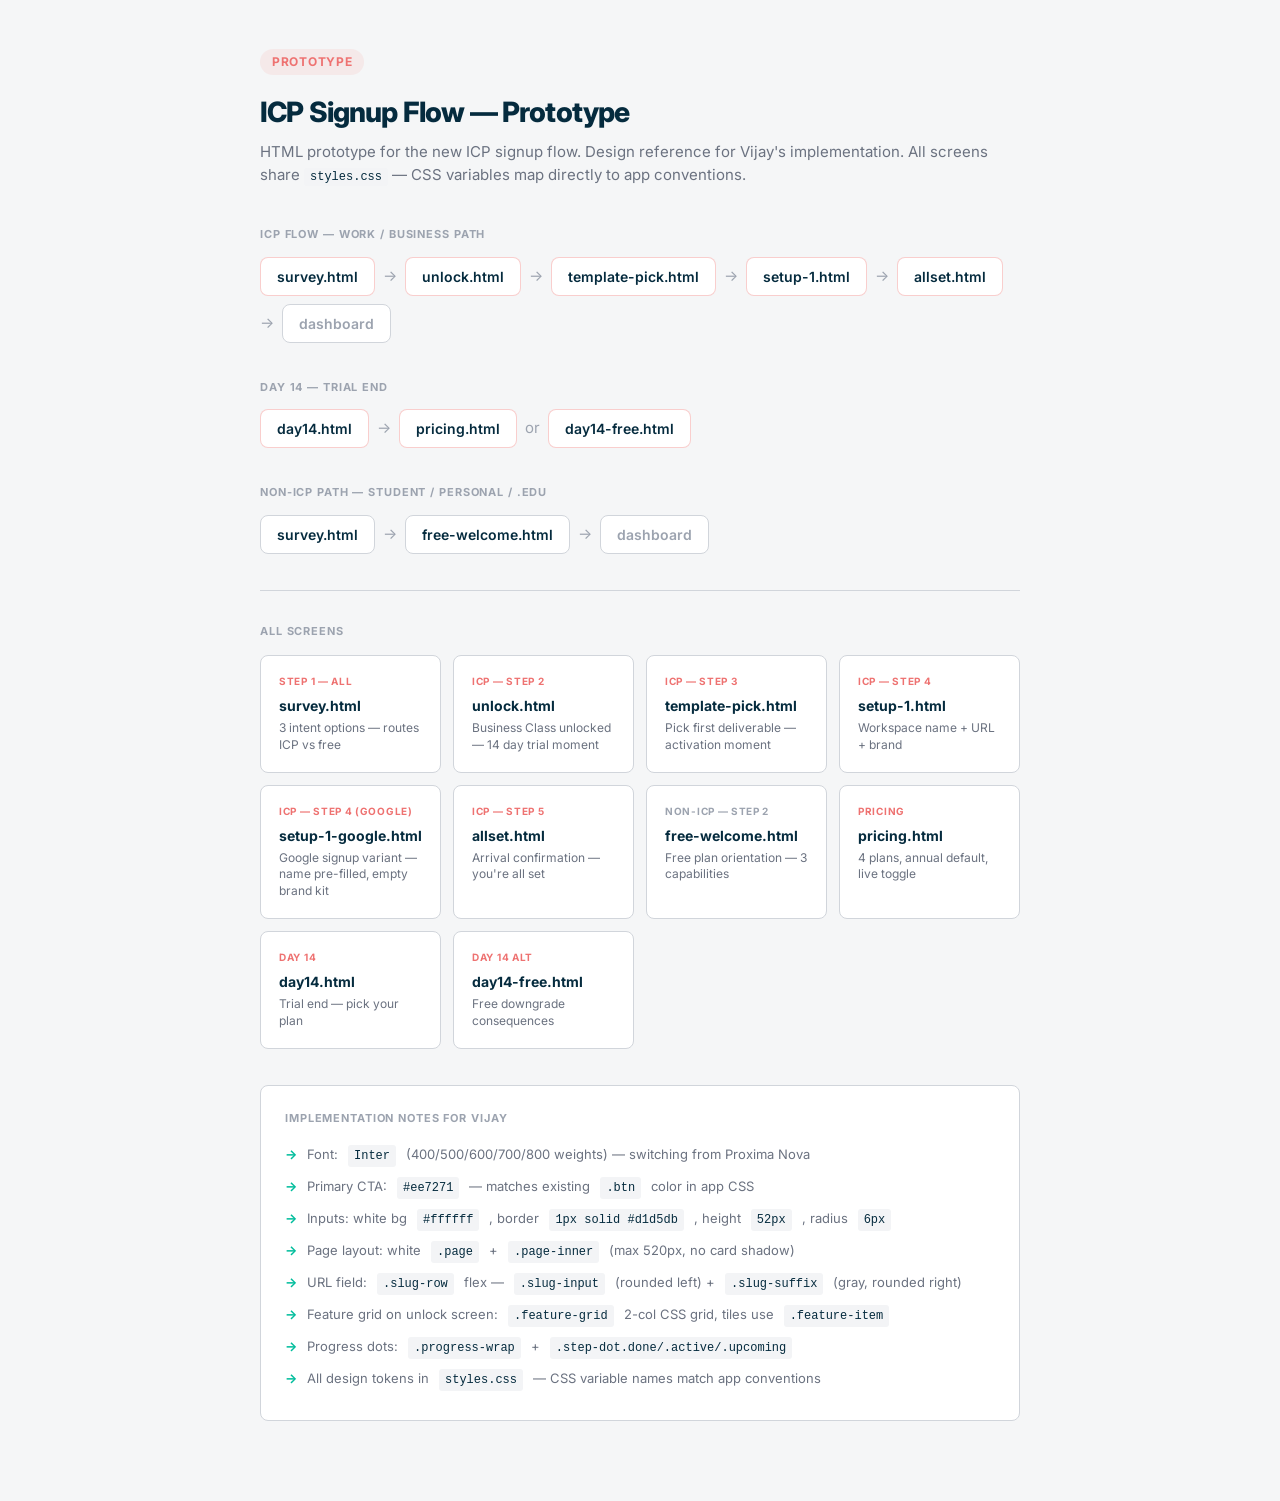
==== commit 0effe809: "Polish pass: 9th AI card, setup-1 expand hides dots, setup-1-google variant, allset heading, day14 m" ====
--- a/index.html
+++ b/index.html
@@ -112,6 +112,11 @@
       <div class="screen-name">setup-1.html</div>
       <div class="screen-desc">Workspace name + URL + brand</div>
     </a>
+    <a href="setup-1-google.html" class="screen-card">
+      <div class="screen-step icp">ICP — Step 4 (Google)</div>
+      <div class="screen-name">setup-1-google.html</div>
+      <div class="screen-desc">Google signup variant — name pre-filled, empty brand kit</div>
+    </a>
     <a href="allset.html" class="screen-card">
       <div class="screen-step icp">ICP — Step 5</div>
       <div class="screen-name">allset.html</div>
--- a/styles.css
+++ b/styles.css
@@ -725,7 +725,7 @@
 .plan-features .no  { color: #d1d5db; flex-shrink: 0; }
 .plan-features li:has(.no) { color: var(--color-text-faint); }
 
-.plan-cta { margin-top: auto; min-height: 68px; display: flex; flex-direction: column; justify-content: flex-end; }
+.plan-cta { margin-top: auto; }
 
 .all-includes {
   margin-top: 36px;
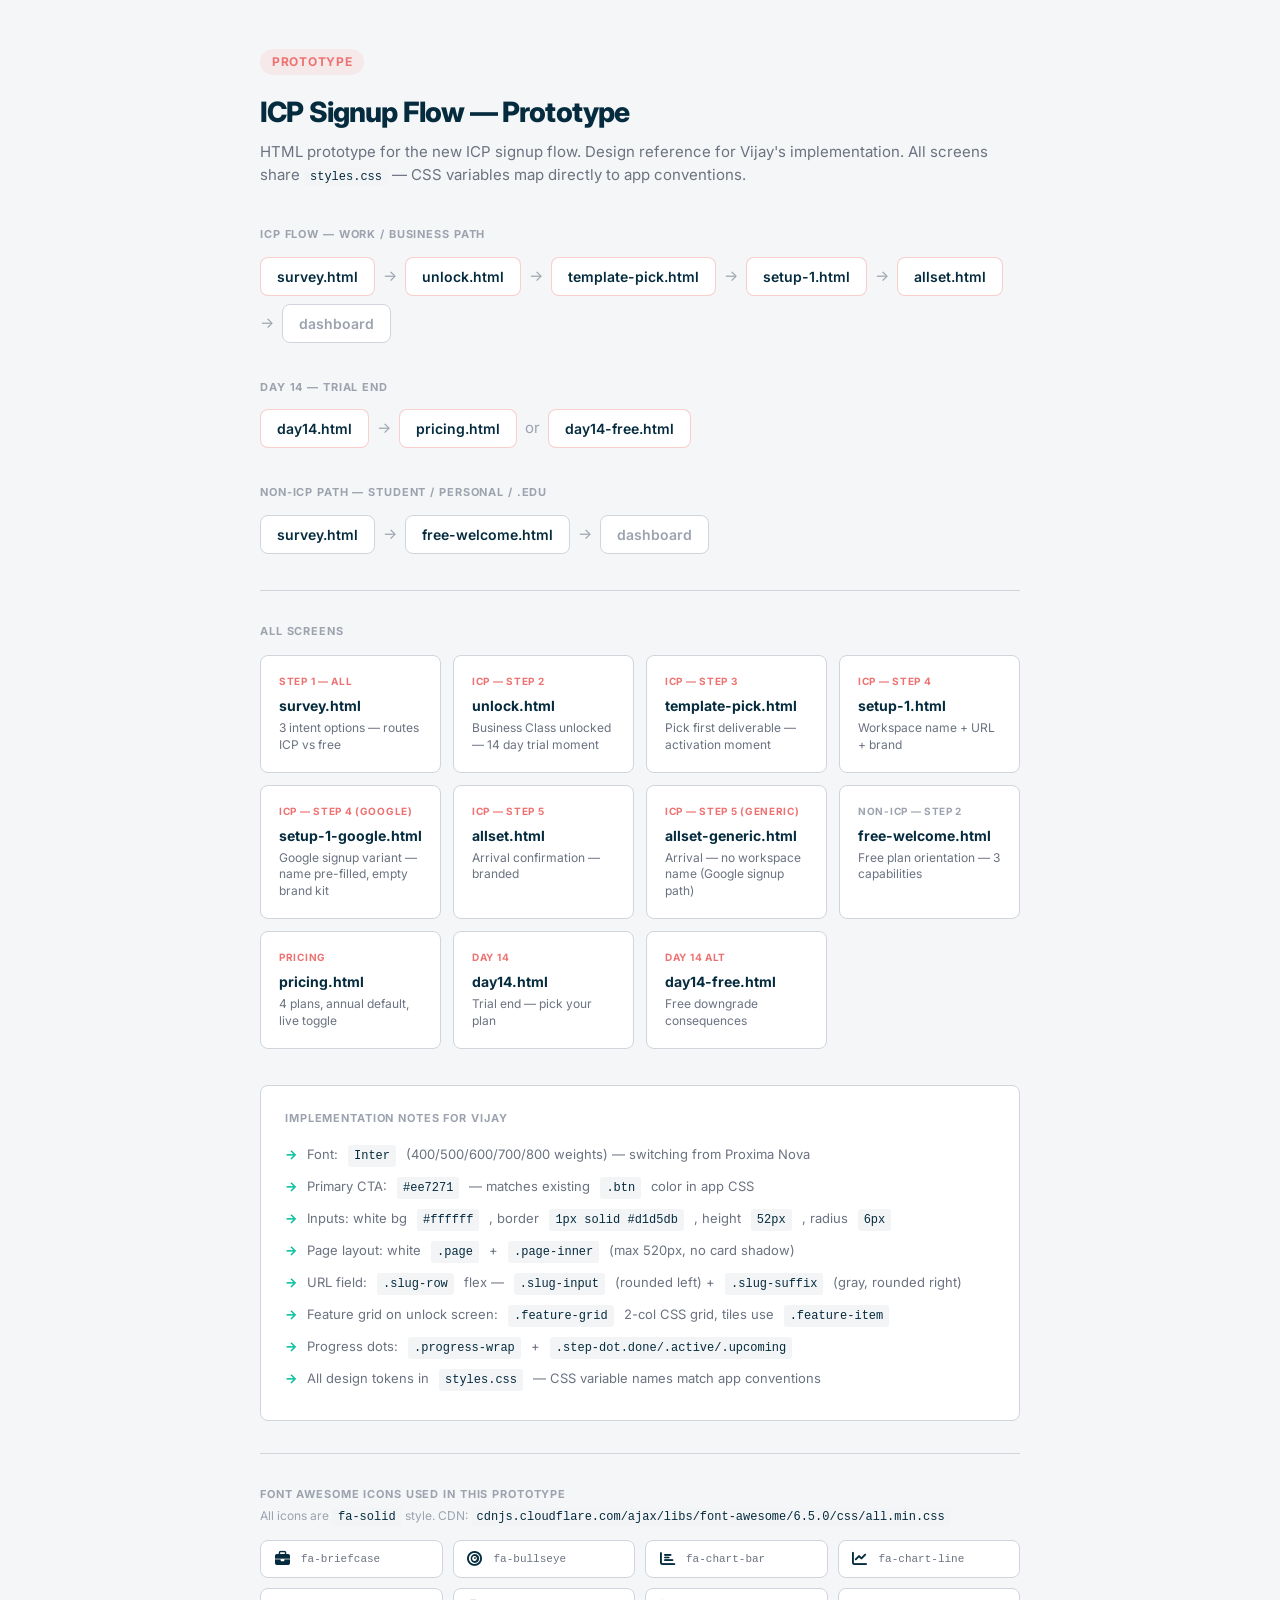
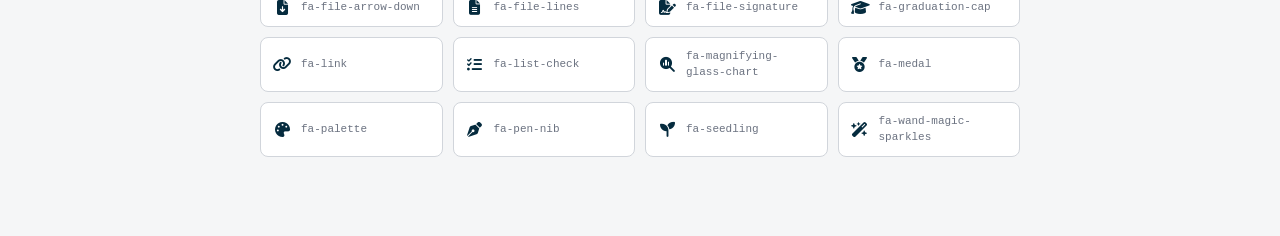
==== commit 6783bd94: "Stats colored, allset toggle+fix, allset-generic, google setup cleanup, icon inventory" ====
--- a/index.html
+++ b/index.html
@@ -36,7 +36,12 @@
     .note-list .arrow { color: var(--color-success); font-weight: 700; flex-shrink: 0; }
     code { background: #f3f4f6; font-family: monospace; font-size: 12px; padding: 2px 6px; border-radius: 3px; color: var(--color-navy); }
     hr { border: none; border-top: 1px solid var(--color-border); margin: 32px 0; }
+    .icon-grid { display: grid; grid-template-columns: repeat(auto-fill, minmax(160px, 1fr)); gap: 10px; margin-top: 14px; }
+    .icon-row { display: flex; align-items: center; gap: 10px; padding: 10px 12px; background: #fff; border: 1px solid var(--color-border); border-radius: var(--border-radius); }
+    .icon-row i { font-size: 15px; color: var(--color-navy); width: 18px; text-align: center; flex-shrink: 0; }
+    .icon-row code { font-size: 11px; color: var(--color-text-secondary); background: none; padding: 0; }
   </style>
+  <link rel="stylesheet" href="https://cdnjs.cloudflare.com/ajax/libs/font-awesome/6.5.0/css/all.min.css">
 </head>
 <body>
 <div class="index-wrap">
@@ -120,7 +125,12 @@
     <a href="allset.html" class="screen-card">
       <div class="screen-step icp">ICP — Step 5</div>
       <div class="screen-name">allset.html</div>
-      <div class="screen-desc">Arrival confirmation — you're all set</div>
+      <div class="screen-desc">Arrival confirmation — branded</div>
+    </a>
+    <a href="allset-generic.html" class="screen-card">
+      <div class="screen-step icp">ICP — Step 5 (Generic)</div>
+      <div class="screen-name">allset-generic.html</div>
+      <div class="screen-desc">Arrival — no workspace name (Google signup path)</div>
     </a>
     <a href="free-welcome.html" class="screen-card">
       <div class="screen-step">Non-ICP — Step 2</div>
@@ -158,6 +168,30 @@
     </ul>
   </div>
 
+  <hr>
+
+  <!-- Font Awesome icon inventory -->
+  <p class="flow-title" style="margin-bottom: 4px;">Font Awesome icons used in this prototype</p>
+  <p style="font-size: 12px; color: var(--color-text-faint); margin-bottom: 14px;">All icons are <code>fa-solid</code> style. CDN: <code>cdnjs.cloudflare.com/ajax/libs/font-awesome/6.5.0/css/all.min.css</code></p>
+  <div class="icon-grid">
+    <div class="icon-row"><i class="fa-solid fa-briefcase"></i><code>fa-briefcase</code></div>
+    <div class="icon-row"><i class="fa-solid fa-bullseye"></i><code>fa-bullseye</code></div>
+    <div class="icon-row"><i class="fa-solid fa-chart-bar"></i><code>fa-chart-bar</code></div>
+    <div class="icon-row"><i class="fa-solid fa-chart-line"></i><code>fa-chart-line</code></div>
+    <div class="icon-row"><i class="fa-solid fa-file-arrow-down"></i><code>fa-file-arrow-down</code></div>
+    <div class="icon-row"><i class="fa-solid fa-file-lines"></i><code>fa-file-lines</code></div>
+    <div class="icon-row"><i class="fa-solid fa-file-signature"></i><code>fa-file-signature</code></div>
+    <div class="icon-row"><i class="fa-solid fa-graduation-cap"></i><code>fa-graduation-cap</code></div>
+    <div class="icon-row"><i class="fa-solid fa-link"></i><code>fa-link</code></div>
+    <div class="icon-row"><i class="fa-solid fa-list-check"></i><code>fa-list-check</code></div>
+    <div class="icon-row"><i class="fa-solid fa-magnifying-glass-chart"></i><code>fa-magnifying-glass-chart</code></div>
+    <div class="icon-row"><i class="fa-solid fa-medal"></i><code>fa-medal</code></div>
+    <div class="icon-row"><i class="fa-solid fa-palette"></i><code>fa-palette</code></div>
+    <div class="icon-row"><i class="fa-solid fa-pen-nib"></i><code>fa-pen-nib</code></div>
+    <div class="icon-row"><i class="fa-solid fa-seedling"></i><code>fa-seedling</code></div>
+    <div class="icon-row"><i class="fa-solid fa-wand-magic-sparkles"></i><code>fa-wand-magic-sparkles</code></div>
+  </div>
+
 </div>
 </body>
 </html>
